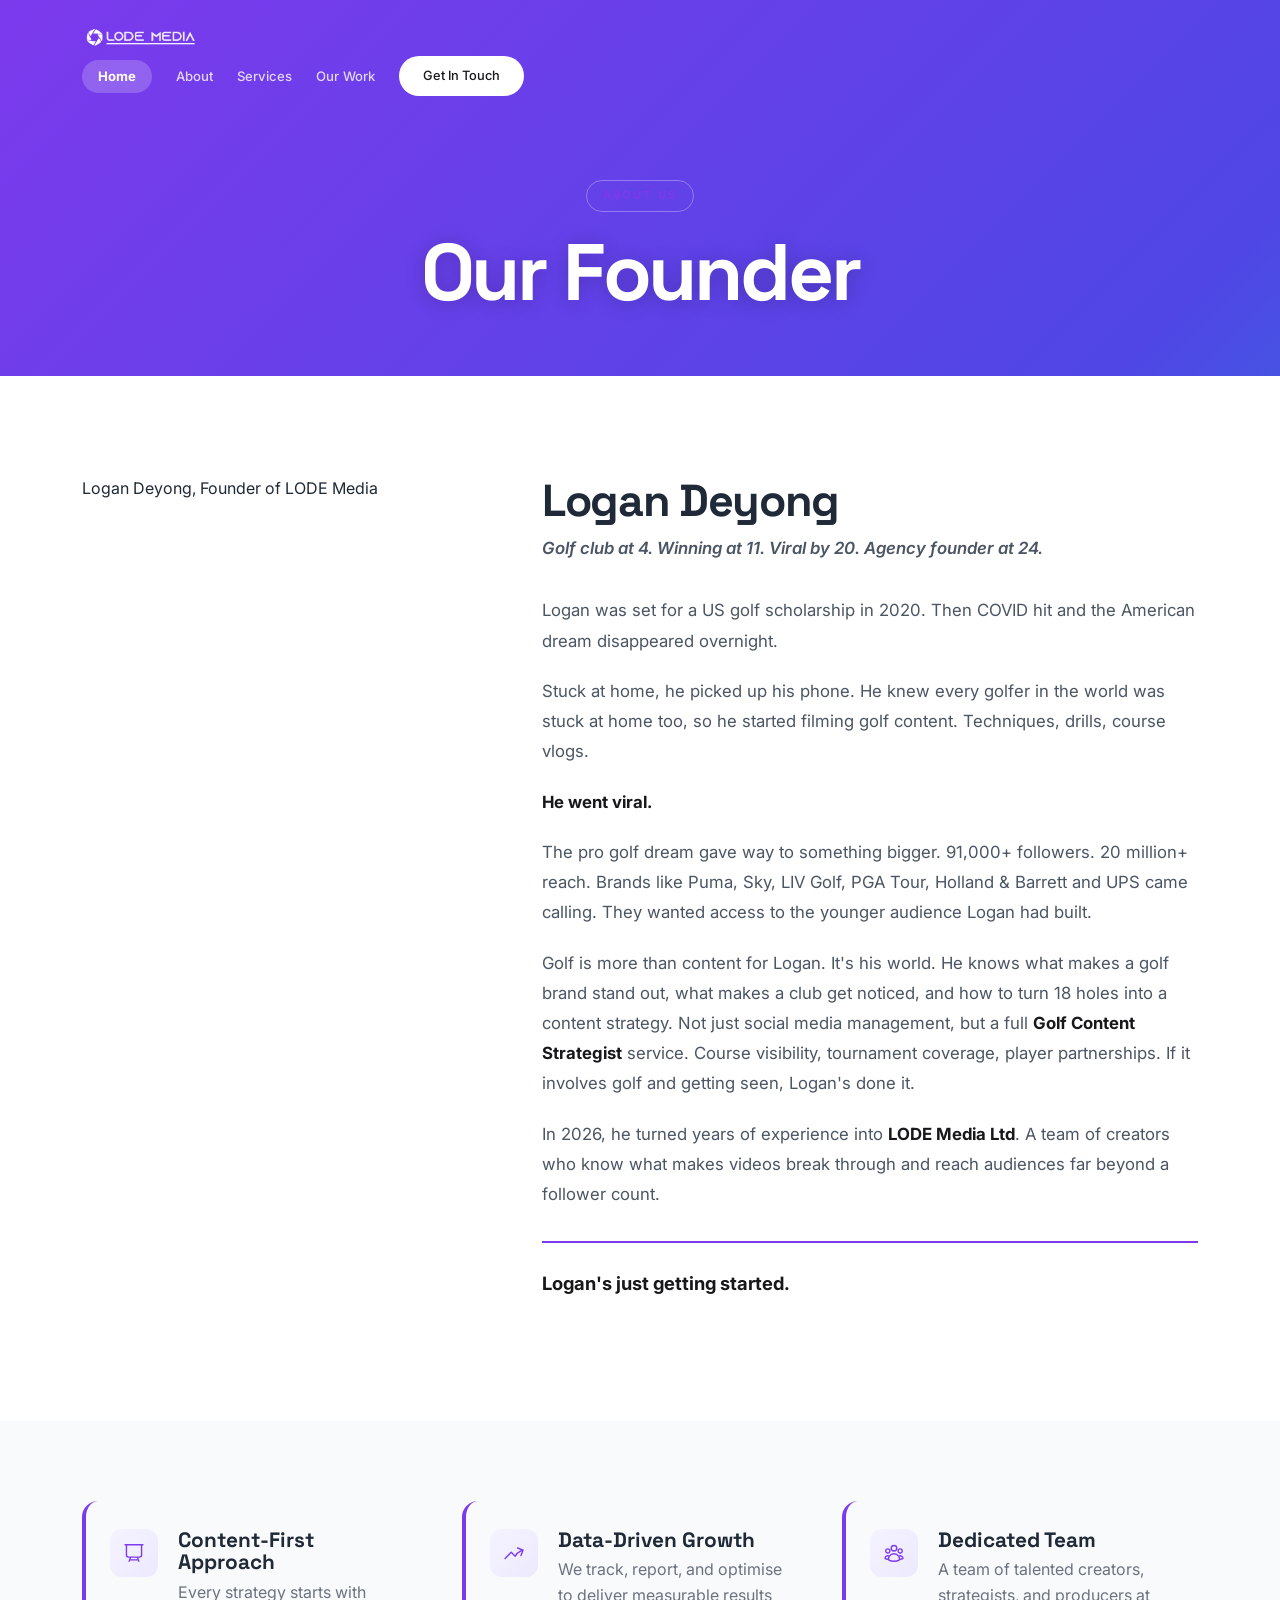
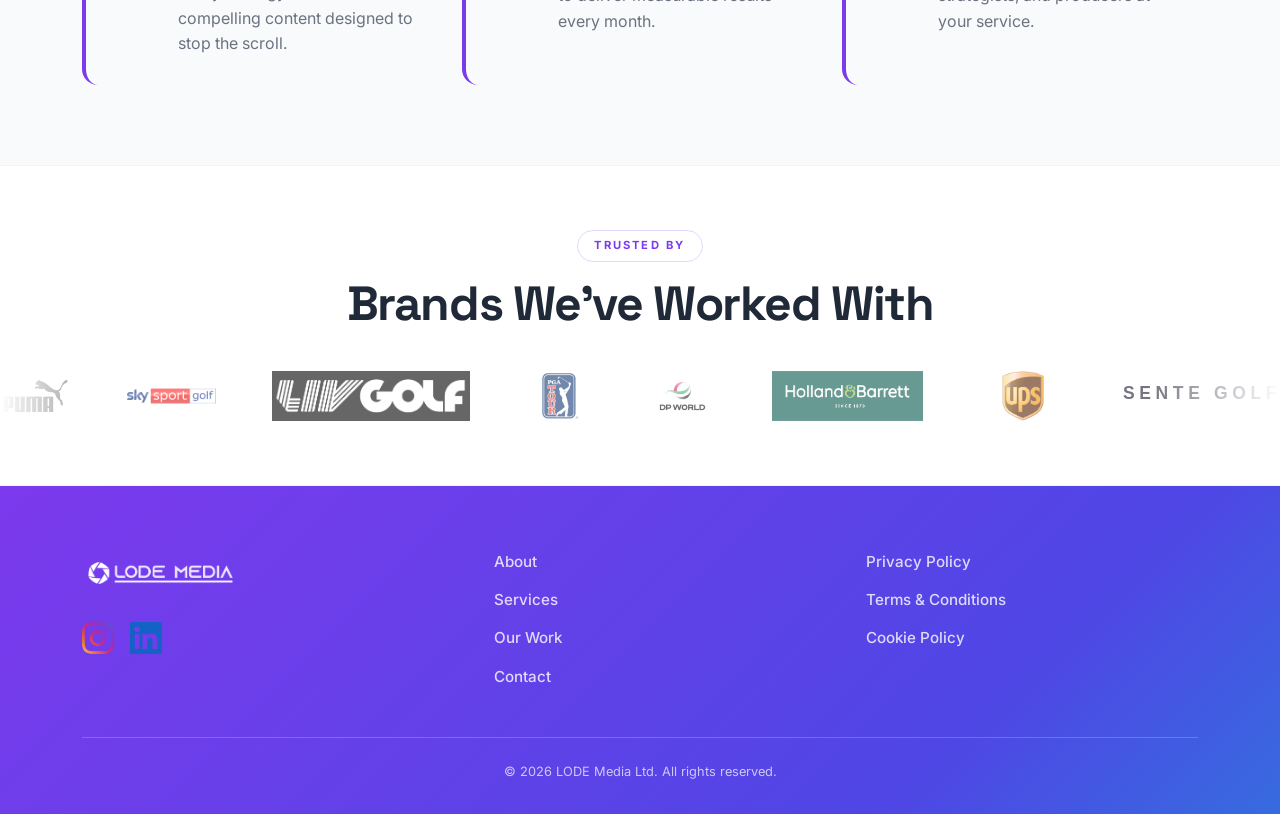
==== about.html @ 75032e82 "Remove sub-page video heroes + add falling Instagram cards - Removed video backgrounds from about/se" ====
<!DOCTYPE html>
<html lang="en">
<head>
  <meta charset="UTF-8">
  <meta name="viewport" content="width=device-width, initial-scale=1.0">
  <title>About Us | LODE Media</title>
  <meta name="description" content="Learn about LODE Media, a social media content management agency founded by Logan Deyong with 20M+ combined reach across campaigns.">

  <!-- Fonts -->
  <link rel="preconnect" href="https://fonts.googleapis.com">
  <link rel="preconnect" href="https://fonts.gstatic.com" crossorigin>
  <link href="https://fonts.googleapis.com/css2?family=Inter:wght@400;500;600;700&family=Space+Grotesk:wght@500;600;700&display=swap" rel="stylesheet">

  <!-- Styles -->
  <link rel="stylesheet" href="css/style.css">

  <!-- Favicon -->
  <link rel="icon" type="image/png" href="assets/images/lode-media-logo-small.jpg">
</head>
<body>

  <!-- ========== HEADER ========== -->
  <header class="header" id="header">
    <div class="container">
      <a href="index.html" class="logo">
        <img src="assets/images/lode-media-logo.png" alt="LODE Media">
      </a>
      <nav class="nav-links" id="navLinks">
        <a href="index.html" class="nav-home">Home</a>
        <a href="about.html" class="active">About</a>
        <a href="services.html">Services</a>
        <a href="work.html">Our Work</a>
        <a href="contact.html" class="nav-cta">Get In Touch</a>
      </nav>
      <button class="mobile-toggle" id="mobileToggle" aria-label="Toggle menu">
        <span></span>
        <span></span>
        <span></span>
      </button>
    </div>
  </header>

  <!-- ========== PAGE HERO ========== -->
  <section class="page-hero">
    <div class="container">
      <span class="section-label">ABOUT US</span>
      <h1>Our Founder</h1>
    </div>
  </section>

  <!-- ========== FOUNDER STORY ========== -->
  <section class="founder" id="founder">
    <div class="container">
      <div class="founder-layout">
        <div class="founder-image">
          <blockquote class="instagram-media" data-instgrm-permalink="https://www.instagram.com/p/DGK1mIYtbQ4/" data-instgrm-version="14">
            <a href="https://www.instagram.com/p/DGK1mIYtbQ4/">Logan Deyong, Founder of LODE Media</a>
          </blockquote>
        </div>
        <div class="founder-story">
          <h2>Logan Deyong</h2>
          <p class="founder-tagline">Golf club at 4. Winning at 11. Viral by 20. Agency founder at 24.</p>

          <p>Logan was set for a US golf scholarship in 2020. Then COVID hit and the American dream disappeared overnight.</p>

          <p>Stuck at home, he picked up his phone. He knew every golfer in the world was stuck at home too, so he started filming golf content. Techniques, drills, course vlogs.</p>

          <p><strong>He went viral.</strong></p>

          <p>The pro golf dream gave way to something bigger. 91,000+ followers. 20 million+ reach. Brands like Puma, Sky, LIV Golf, PGA Tour, Holland &amp; Barrett and UPS came calling. They wanted access to the younger audience Logan had built.</p>

          <p>Golf is more than content for Logan. It's his world. He knows what makes a golf brand stand out, what makes a club get noticed, and how to turn 18 holes into a content strategy. Not just social media management, but a full <strong>Golf Content Strategist</strong> service. Course visibility, tournament coverage, player partnerships. If it involves golf and getting seen, Logan's done it.</p>

          <p>In 2026, he turned years of experience into <strong>LODE Media Ltd</strong>. A team of creators who know what makes videos break through and reach audiences far beyond a follower count.</p>

          <p class="founder-closing"><strong>Logan's just getting started.</strong></p>
        </div>
      </div>
    </div>
  </section>

  <!-- ========== WHAT WE DO ========== -->
  <section class="about-features-section">
    <div class="container">
      <div class="about-features-grid">
        <div class="about-feature">
          <div class="feature-icon">
            <svg fill="none" viewBox="0 0 24 24" stroke-width="1.5" stroke="currentColor"><path stroke-linecap="round" stroke-linejoin="round" d="M3.75 3v11.25A2.25 2.25 0 006 16.5h2.25M3.75 3h-1.5m1.5 0h16.5m0 0h1.5m-1.5 0v11.25A2.25 2.25 0 0118 16.5h-2.25m-7.5 0h7.5m-7.5 0l-1 3m8.5-3l1 3m0 0l.5 1.5m-.5-1.5h-9.5m0 0l-.5 1.5"/></svg>
          </div>
          <div>
            <h4>Content-First Approach</h4>
            <p>Every strategy starts with compelling content designed to stop the scroll.</p>
          </div>
        </div>
        <div class="about-feature">
          <div class="feature-icon">
            <svg fill="none" viewBox="0 0 24 24" stroke-width="1.5" stroke="currentColor"><path stroke-linecap="round" stroke-linejoin="round" d="M2.25 18L9 11.25l4.306 4.307a11.95 11.95 0 015.814-5.519l2.74-1.22m0 0l-5.94-2.28m5.94 2.28l-2.28 5.941"/></svg>
          </div>
          <div>
            <h4>Data-Driven Growth</h4>
            <p>We track, report, and optimise to deliver measurable results every month.</p>
          </div>
        </div>
        <div class="about-feature">
          <div class="feature-icon">
            <svg fill="none" viewBox="0 0 24 24" stroke-width="1.5" stroke="currentColor"><path stroke-linecap="round" stroke-linejoin="round" d="M18 18.72a9.094 9.094 0 003.741-.479 3 3 0 00-4.682-2.72m.94 3.198l.001.031c0 .225-.012.447-.037.666A11.944 11.944 0 0112 21c-2.17 0-4.207-.576-5.963-1.584A6.062 6.062 0 016 18.719m12 0a5.971 5.971 0 00-.941-3.197m0 0A5.995 5.995 0 0012 12.75a5.995 5.995 0 00-5.058 2.772m0 0a3 3 0 00-4.681 2.72 8.986 8.986 0 003.74.477m.94-3.197a5.971 5.971 0 00-.94 3.197M15 6.75a3 3 0 11-6 0 3 3 0 016 0zm6 3a2.25 2.25 0 11-4.5 0 2.25 2.25 0 014.5 0zm-13.5 0a2.25 2.25 0 11-4.5 0 2.25 2.25 0 014.5 0z"/></svg>
          </div>
          <div>
            <h4>Dedicated Team</h4>
            <p>A team of talented creators, strategists, and producers at your service.</p>
          </div>
        </div>
      </div>
    </div>
  </section>

  <!-- ========== CLIENTS ========== -->
  <section class="clients" id="clients">
    <div class="container">
      <div class="clients-header">
        <span class="section-label">Trusted By</span>
        <h2>Brands We've Worked With</h2>
      </div>
    </div>
    <div class="clients-scroll">
      <div class="clients-track">

        <a class="client-logo" href="https://uk.puma.com" target="_blank" rel="noopener">
          <img src="assets/images/brands/puma.png" alt="PUMA" height="45">
        </a>

        <a class="client-logo" href="https://www.sky.com" target="_blank" rel="noopener">
          <img src="assets/images/brands/sky-sport-golf.png" alt="Sky Sport Golf" height="50">
        </a>

        <a class="client-logo" href="https://www.livgolf.com" target="_blank" rel="noopener">
          <img src="assets/images/brands/liv-golf.jpg" alt="LIV Golf" height="32">
        </a>

        <a class="client-logo" href="https://www.pgatour.com" target="_blank" rel="noopener">
          <img src="assets/images/brands/pga-tour-logo.png" alt="PGA Tour" height="50">
        </a>

        <a class="client-logo" href="https://www.dpworldtour.com" target="_blank" rel="noopener">
          <img src="assets/images/brands/dp-world.jpeg" alt="DP World" height="45">
        </a>

        <a class="client-logo" href="https://www.hollandandbarrett.com" target="_blank" rel="noopener">
          <img src="assets/images/brands/holland-barrett-logo.png" alt="Holland & Barrett" height="36">
        </a>

        <a class="client-logo" href="https://www.ups.com" target="_blank" rel="noopener">
          <img src="assets/images/brands/ups.png" alt="UPS" height="45">
        </a>

        <a class="client-logo" href="https://www.sentegolf.com" target="_blank" rel="noopener">
          <svg viewBox="0 0 175 26" height="24"><text x="0" y="21" font-family="'Montserrat','Helvetica Neue',sans-serif" font-weight="600" font-size="19" fill="#1A1A2E" letter-spacing="5">SENTE GOLF</text></svg>
        </a>

        <!-- Duplicate for seamless loop -->
        <a class="client-logo" href="https://uk.puma.com" target="_blank" rel="noopener">
          <img src="assets/images/brands/puma.png" alt="PUMA" height="45">
        </a>

        <a class="client-logo" href="https://www.sky.com" target="_blank" rel="noopener">
          <img src="assets/images/brands/sky-sport-golf.png" alt="Sky Sport Golf" height="50">
        </a>

        <a class="client-logo" href="https://www.livgolf.com" target="_blank" rel="noopener">
          <img src="assets/images/brands/liv-golf.jpg" alt="LIV Golf" height="32">
        </a>

        <a class="client-logo" href="https://www.pgatour.com" target="_blank" rel="noopener">
          <img src="assets/images/brands/pga-tour-logo.png" alt="PGA Tour" height="50">
        </a>

        <a class="client-logo" href="https://www.dpworldtour.com" target="_blank" rel="noopener">
          <img src="assets/images/brands/dp-world.jpeg" alt="DP World" height="45">
        </a>

        <a class="client-logo" href="https://www.hollandandbarrett.com" target="_blank" rel="noopener">
          <img src="assets/images/brands/holland-barrett-logo.png" alt="Holland & Barrett" height="36">
        </a>

        <a class="client-logo" href="https://www.ups.com" target="_blank" rel="noopener">
          <img src="assets/images/brands/ups.png" alt="UPS" height="45">
        </a>

        <a class="client-logo" href="https://www.sentegolf.com" target="_blank" rel="noopener">
          <svg viewBox="0 0 175 26" height="24"><text x="0" y="21" font-family="'Montserrat','Helvetica Neue',sans-serif" font-weight="600" font-size="19" fill="#1A1A2E" letter-spacing="5">SENTE GOLF</text></svg>
        </a>

      </div>
    </div>
  </section>

  <!-- ========== FOOTER ========== -->
  <footer class="footer">
    <div class="container">
      <div class="footer-grid">
        <div class="footer-brand">
          <img src="assets/images/lode-media-logo.png" alt="LODE Media">
          <div class="footer-social-icons">
            <a href="https://www.instagram.com/logandeyonggolf/" target="_blank" rel="noopener" aria-label="Instagram">
              <svg viewBox="0 0 24 24" width="28" height="28"><defs><linearGradient id="ig-grad" x1="0%" y1="100%" x2="100%" y2="0%"><stop offset="0%" style="stop-color:#feda75"/><stop offset="20%" style="stop-color:#fa7e1e"/><stop offset="45%" style="stop-color:#d62976"/><stop offset="70%" style="stop-color:#962fbf"/><stop offset="100%" style="stop-color:#4f5bd5"/></linearGradient></defs><path fill="url(#ig-grad)" d="M12 2.163c3.204 0 3.584.012 4.85.07 3.252.148 4.771 1.691 4.919 4.919.058 1.265.069 1.645.069 4.849 0 3.205-.012 3.584-.069 4.849-.149 3.225-1.664 4.771-4.919 4.919-1.266.058-1.644.07-4.85.07-3.204 0-3.584-.012-4.849-.07-3.26-.149-4.771-1.699-4.919-4.92-.058-1.265-.07-1.644-.07-4.849 0-3.204.013-3.583.07-4.849.149-3.227 1.664-4.771 4.919-4.919 1.266-.057 1.645-.069 4.849-.069zM12 0C8.741 0 8.333.014 7.053.072 2.695.272.273 2.69.073 7.052.014 8.333 0 8.741 0 12c0 3.259.014 3.668.072 4.948.2 4.358 2.618 6.78 6.98 6.98C8.333 23.986 8.741 24 12 24c3.259 0 3.668-.014 4.948-.072 4.354-.2 6.782-2.618 6.979-6.98.059-1.28.073-1.689.073-4.948 0-3.259-.014-3.667-.072-4.947-.196-4.354-2.617-6.78-6.979-6.98C15.668.014 15.259 0 12 0zm0 5.838a6.162 6.162 0 100 12.324 6.162 6.162 0 000-12.324zM12 16a4 4 0 110-8 4 4 0 010 8zm6.406-11.845a1.44 1.44 0 100 2.881 1.44 1.44 0 000-2.881z"/></svg>
            </a>
            <a href="https://www.linkedin.com/in/logan-deyong-38a0991ba/" target="_blank" rel="noopener" aria-label="LinkedIn">
              <svg viewBox="0 0 24 24" width="28" height="28"><path fill="#0A66C2" d="M20.447 20.452h-3.554v-5.569c0-1.328-.027-3.037-1.852-3.037-1.853 0-2.136 1.445-2.136 2.939v5.667H9.351V9h3.414v1.561h.046c.477-.9 1.637-1.85 3.37-1.85 3.601 0 4.267 2.37 4.267 5.455v6.286zM5.337 7.433a2.062 2.062 0 01-2.063-2.065 2.064 2.064 0 112.063 2.065zm1.782 13.019H3.555V9h3.564v11.452zM22.225 0H1.771C.792 0 0 .774 0 1.729v20.542C0 23.227.792 24 1.771 24h20.451C23.2 24 24 23.227 24 22.271V1.729C24 .774 23.2 0 22.222 0h.003z"/></svg>
            </a>
          </div>
        </div>
        <div class="footer-nav">
          <div class="footer-nav-col">
            <a href="about.html">About</a>
            <a href="services.html">Services</a>
            <a href="work.html">Our Work</a>
            <a href="contact.html">Contact</a>
          </div>
          <div class="footer-nav-col">
            <a href="privacy.html">Privacy Policy</a>
            <a href="terms.html">Terms & Conditions</a>
            <a href="cookies.html">Cookie Policy</a>
          </div>
        </div>
      </div>
      <div class="footer-bottom">
        <p>&copy; 2026 LODE Media Ltd. All rights reserved.</p>
      </div>
    </div>
  </footer>

  <!-- Scripts -->
  <script src="js/main.js"></script>
  <script async src="//www.instagram.com/embed.js"></script>
</body>
</html>
---- css/style.css ----
/* ============================================
   LODE MEDIA - Website Styles v3
   Young, bold, creator energy
   ============================================ */

*, *::before, *::after { box-sizing: border-box; margin: 0; padding: 0; }

:root {
  --purple: #7C3AED;
  --purple-light: #A78BFA;
  --pink: #EC4899;
  --orange: #F97316;
  --yellow: #FBBF24;
  --cyan: #06B6D4;
  --green: #10B981;
  --dark: #18181B;
  --white: #FFFFFF;
  --off-white: #FAFAFA;
  --gray-50: #F9FAFB;
  --gray-100: #F3F4F6;
  --gray-200: #E5E7EB;
  --gray-300: #D1D5DB;
  --gray-400: #9CA3AF;
  --gray-500: #6B7280;
  --gray-600: #4B5563;
  --gray-700: #374151;
  --gray-800: #1F2937;
  --gradient-1: linear-gradient(135deg, #7C3AED, #EC4899, #F97316);
  --gradient-2: linear-gradient(135deg, #06B6D4, #7C3AED);
  --font-main: 'Inter', -apple-system, BlinkMacSystemFont, sans-serif;
  --font-display: 'Space Grotesk', var(--font-main);
  --max-width: 1180px;
  --section-pad: 100px;
  --radius: 16px;
  --radius-sm: 10px;
  --transition: 0.35s cubic-bezier(0.4, 0, 0.2, 1);
}

html { scroll-behavior: smooth; }

body {
  font-family: var(--font-main);
  color: var(--gray-800);
  background: var(--white);
  line-height: 1.6;
  overflow-x: hidden;
  -webkit-font-smoothing: antialiased;
}

a { text-decoration: none; color: inherit; }
img { max-width: 100%; display: block; }
ul { list-style: none; }

.container {
  max-width: var(--max-width);
  margin: 0 auto;
  padding: 0 32px;
}

/* --- Typography --- */
h1, h2, h3, h4 { font-family: var(--font-display); font-weight: 700; line-height: 1.1; }
h1 { font-size: clamp(3rem, 6.5vw, 5rem); letter-spacing: -0.04em; }
h2 { font-size: clamp(2rem, 4vw, 3rem); letter-spacing: -0.03em; }
h3 { font-size: clamp(1.1rem, 2vw, 1.3rem); letter-spacing: -0.01em; }

.gradient-text {
  background: var(--gradient-1);
  -webkit-background-clip: text;
  -webkit-text-fill-color: transparent;
  background-clip: text;
}

.section-label {
  display: inline-block;
  font-size: 0.7rem;
  font-weight: 700;
  letter-spacing: 0.2em;
  text-transform: uppercase;
  background: var(--gradient-1);
  -webkit-background-clip: text;
  -webkit-text-fill-color: transparent;
  background-clip: text;
  margin-bottom: 16px;
  padding: 6px 16px;
  border: 1px solid rgba(124, 58, 237, 0.2);
  border-radius: 50px;
  -webkit-text-fill-color: var(--purple);
  background: none;
  color: var(--purple);
}

.section-subtitle {
  font-size: 1.05rem;
  color: var(--gray-500);
  max-width: 520px;
  line-height: 1.7;
  font-weight: 400;
}

/* --- Buttons --- */
.btn {
  display: inline-flex;
  align-items: center;
  gap: 10px;
  padding: 16px 32px;
  font-family: var(--font-main);
  font-size: 0.9rem;
  font-weight: 600;
  border-radius: 50px;
  border: none;
  cursor: pointer;
  transition: var(--transition);
}

.btn-primary {
  background: var(--gradient-1);
  color: var(--white);
  box-shadow: 0 4px 20px rgba(124, 58, 237, 0.3);
}
.btn-primary:hover {
  transform: translateY(-2px);
  box-shadow: 0 8px 30px rgba(124, 58, 237, 0.4);
}

.btn-gradient {
  background: var(--gradient-1);
  color: var(--white);
  box-shadow: 0 4px 20px rgba(124, 58, 237, 0.3);
}
.btn-gradient:hover {
  transform: translateY(-2px);
  box-shadow: 0 8px 30px rgba(124, 58, 237, 0.5);
}

.btn-secondary {
  background: var(--white);
  color: var(--dark);
  border: 2px solid var(--gray-200);
}
.btn-secondary:hover {
  border-color: var(--purple);
  color: var(--purple);
}

.btn-outline {
  display: inline-block;
  padding: 14px 32px;
  border: 2px solid var(--purple);
  border-radius: 50px;
  color: var(--purple);
  font-size: 0.9rem;
  font-weight: 600;
  text-decoration: none;
  transition: var(--transition);
}
.btn-outline:hover {
  background: var(--purple);
  color: var(--white);
}

/* ============================================
   HEADER
   ============================================ */
.header {
  position: fixed;
  top: 0;
  left: 0;
  right: 0;
  z-index: 100;
  padding: 20px 0;
  transition: var(--transition);
}

.header.scrolled {
  background: rgba(255, 255, 255, 1);
  backdrop-filter: blur(20px);
  box-shadow: 0 2px 20px rgba(0, 0, 0, 0.08);
  padding: 14px 0;
}

.header-inner {
  display: flex;
  justify-content: space-between;
  align-items: center;
}

.logo img {
  height: 36px;
  width: auto;
  filter: brightness(0) invert(1);
  transition: var(--transition);
}

.header.scrolled .logo img {
  filter: none;
}

.nav-links {
  display: flex;
  gap: 24px;
  align-items: center;
  flex-wrap: nowrap;
}

.nav-links a {
  font-size: 0.82rem;
  white-space: nowrap;
  font-weight: 500;
  color: rgba(255, 255, 255, 0.8);
  transition: var(--transition);
}

.header.scrolled .nav-links a {
  color: var(--gray-600);
}

.nav-links a:hover {
  color: var(--white);
}

.header.scrolled .nav-links a:hover {
  color: var(--purple);
}

.nav-home {
  font-weight: 700 !important;
  color: var(--white) !important;
  -webkit-text-fill-color: var(--white) !important;
  background: rgba(255, 255, 255, 0.2) !important;
  padding: 6px 16px !important;
  border-radius: 50px !important;
}

.nav-home:hover {
  background: rgba(255, 255, 255, 0.3) !important;
}

.header.scrolled .nav-home {
  color: var(--purple) !important;
  -webkit-text-fill-color: var(--purple) !important;
  background: linear-gradient(135deg, #F5F3FF, #EDE9FE) !important;
}

.header.scrolled .nav-home:hover {
  background: var(--purple) !important;
  color: var(--white) !important;
  -webkit-text-fill-color: var(--white) !important;
}

.nav-cta {
  padding: 10px 24px !important;
  font-size: 0.8rem !important;
  background: var(--white) !important;
  color: var(--dark) !important;
  border-radius: 50px;
  font-weight: 600;
}

.header.scrolled .nav-cta {
  background: var(--gradient-1) !important;
  color: var(--white) !important;
}

.mobile-toggle {
  display: none;
  flex-direction: column;
  gap: 5px;
  background: none;
  border: none;
  cursor: pointer;
  padding: 4px;
}

.mobile-toggle span {
  display: block;
  width: 24px;
  height: 2px;
  background: var(--white);
  transition: var(--transition);
}

.header.scrolled .mobile-toggle span {
  background: var(--dark);
}

/* ============================================
   HERO — bright gradient background
   ============================================ */
.hero {
  min-height: 100vh;
  display: flex;
  align-items: center;
  justify-content: center;
  padding-top: 180px;
  padding-bottom: 60px;
  position: relative;
  overflow: hidden;
  background: linear-gradient(135deg, #7C3AED 0%, #4F46E5 25%, #06B6D4 50%, #10B981 75%, #FBBF24 100%);
  background-size: 300% 300%;
  animation: gradientShift 12s ease infinite;
}

@keyframes gradientShift {
  0% { background-position: 0% 50%; }
  50% { background-position: 100% 50%; }
  100% { background-position: 0% 50%; }
}

.hero::after {
  content: '';
  position: absolute;
  inset: 0;
  background: rgba(0, 0, 0, 0.15);
}

/* Video background hero */
.hero-video {
  background: var(--dark);
}

.hero-video-bg {
  position: absolute;
  inset: 0;
  width: 100%;
  height: 100%;
  object-fit: cover;
  z-index: 0;
  opacity: 0.4;
}

.hero-video::after {
  background: linear-gradient(135deg, rgba(124, 58, 237, 0.6) 0%, rgba(6, 182, 212, 0.4) 50%, rgba(16, 185, 129, 0.3) 100%);
  z-index: 1;
}

.hero-content {
  position: relative;
  z-index: 2;
  text-align: center;
  max-width: 800px;
  margin: 0 auto;
  padding: 0 32px;
}

.hero h1 {
  color: var(--white);
  margin-bottom: 24px;
  text-shadow: 0 2px 20px rgba(0, 0, 0, 0.4), 0 4px 60px rgba(0, 0, 0, 0.2);
  font-weight: 800;
}

.hero h1 .gradient-text {
  background: none;
  -webkit-text-fill-color: var(--white);
  text-decoration: underline;
  text-decoration-color: var(--yellow);
  text-underline-offset: 8px;
  text-decoration-thickness: 4px;
}

.hero-sub, .hero-content > p {
  font-size: 1.35rem;
  color: var(--white);
  max-width: 620px;
  margin: 0 auto 48px;
  line-height: 1.7;
  font-weight: 500;
  text-shadow: 0 2px 15px rgba(0, 0, 0, 0.5);
}

.hero-buttons {
  display: flex;
  gap: 20px;
  justify-content: center;
  flex-wrap: wrap;
  margin-bottom: 60px;
}

.hero-buttons .btn {
  padding: 20px 44px;
  font-size: 1.05rem;
  font-weight: 700;
  letter-spacing: 0.02em;
  text-shadow: none;
}

.hero-buttons .btn-outline {
  color: var(--white) !important;
  border-color: rgba(255, 255, 255, 0.5) !important;
  border-width: 2px;
  background: rgba(255, 255, 255, 0.1);
  backdrop-filter: blur(10px);
}

.hero-buttons .btn-outline:hover {
  background: var(--white) !important;
  color: var(--dark) !important;
  border-color: var(--white) !important;
}

.hero-stats {
  display: flex;
  justify-content: center;
  gap: 60px;
  padding-top: 40px;
  border-top: 1px solid rgba(255, 255, 255, 0.2);
}

.hero-stat h3, .stat-item h3 {
  font-size: 3rem;
  color: var(--white);
  font-weight: 900;
  text-shadow: 0 2px 15px rgba(0, 0, 0, 0.3);
}

.hero-stat p, .stat-item p {
  font-size: 0.7rem;
  text-transform: uppercase;
  letter-spacing: 0.15em;
  color: rgba(255, 255, 255, 0.7);
  font-weight: 600;
  margin-top: 4px;
}

/* ============================================
   ABOUT
   ============================================ */
.about {
  padding: var(--section-pad) 0;
  background: var(--white);
}

.about-content {
  display: grid;
  grid-template-columns: 1fr 1fr;
  gap: 80px;
  align-items: start;
}

.about-text h2 { margin-bottom: 24px; }
.about-text p { margin-bottom: 16px; color: var(--gray-600); font-size: 0.95rem; }

.about-features {
  display: grid;
  gap: 20px;
  margin-top: 32px;
}

.about-feature {
  display: flex;
  align-items: flex-start;
  gap: 20px;
  padding: 28px 24px;
  background: var(--gray-50);
  border-radius: var(--radius);
  border-left: 4px solid var(--purple);
  transition: var(--transition);
}

.about-feature:hover {
  background: #F5F3FF;
  transform: translateX(6px);
  box-shadow: 0 8px 30px rgba(124, 58, 237, 0.1);
}

.about-feature-icon {
  width: 52px;
  height: 52px;
  border-radius: 14px;
  background: var(--gradient-1);
  display: flex;
  align-items: center;
  justify-content: center;
  flex-shrink: 0;
}

.about-feature-icon svg {
  width: 26px;
  height: 26px;
  stroke: white;
  fill: none;
  stroke-width: 2;
}

.about-feature h3, .about-feature h4 { margin-bottom: 6px; font-size: 1.3rem; font-weight: 800; }
.about-feature p { font-size: 1rem; color: var(--gray-500); margin: 0; line-height: 1.6; }

.about-image-wrap {
  position: relative;
  border-radius: var(--radius);
  overflow: hidden;
}

.about-image-placeholder {
  aspect-ratio: 4/5;
  background: linear-gradient(135deg, #F5F3FF, #EDE9FE, #DDD6FE);
  display: flex;
  flex-direction: column;
  align-items: center;
  justify-content: center;
  gap: 8px;
  color: var(--purple-light);
  font-size: 0.85rem;
  border-radius: var(--radius);
}

/* ============================================
   FALLING CARDS
   ============================================ */
.falling-cards-section {
  position: relative;
  height: 600px;
  overflow: hidden;
  background: var(--dark);
}

.falling-cards-bg {
  position: absolute;
  inset: 0;
  pointer-events: none;
}

.falling-card {
  position: absolute;
  width: 220px;
  height: 280px;
  left: var(--x);
  top: -300px;
  transform: rotate(var(--rotate));
  animation: cardFall var(--duration) var(--delay) linear infinite;
  border-radius: 12px;
  overflow: hidden;
  box-shadow: 0 8px 30px rgba(0, 0, 0, 0.4);
  opacity: 0.6;
}

.falling-card iframe {
  width: 220px;
  height: 280px;
  border: none;
  pointer-events: none;
  transform: scale(0.55);
  transform-origin: top left;
  width: 400px;
  height: 510px;
}

@keyframes cardFall {
  0% {
    top: -320px;
    opacity: 0;
  }
  5% {
    opacity: 0.5;
  }
  90% {
    opacity: 0.5;
  }
  100% {
    top: 700px;
    opacity: 0;
  }
}

.falling-cards-overlay {
  position: absolute;
  inset: 0;
  display: flex;
  flex-direction: column;
  align-items: center;
  justify-content: center;
  z-index: 10;
  text-align: center;
  background: radial-gradient(ellipse at center, rgba(24, 24, 27, 0.85) 0%, rgba(24, 24, 27, 0.4) 100%);
}

.falling-cards-overlay h2 {
  color: var(--white);
  font-size: 3.5rem;
  font-weight: 900;
  text-shadow: 0 4px 20px rgba(0, 0, 0, 0.5);
  margin-bottom: 12px;
}

.falling-cards-overlay p {
  color: rgba(255, 255, 255, 0.7);
  font-size: 1.2rem;
}

@media (max-width: 768px) {
  .falling-card {
    width: 150px;
    height: 190px;
  }
  .falling-card iframe {
    width: 280px;
    height: 360px;
    transform: scale(0.54);
  }
  .falling-cards-overlay h2 {
    font-size: 2.2rem;
  }
}

/* --- Page Hero (sub-pages) --- */
.page-hero {
  padding: 180px 0 60px;
  background: linear-gradient(135deg, #7C3AED 0%, #4F46E5 30%, #06B6D4 60%, #10B981 100%);
  background-size: 300% 300%;
  animation: gradientShift 12s ease infinite;
  text-align: center;
}

.page-hero-video {
  position: relative;
  overflow: hidden;
}

.page-hero-video-bg {
  position: absolute;
  inset: 0;
  width: 100%;
  height: 100%;
  object-fit: cover;
  z-index: 0;
  opacity: 0.35;
}

.page-hero-video::after {
  content: '';
  position: absolute;
  inset: 0;
  background: linear-gradient(135deg, rgba(124, 58, 237, 0.7) 0%, rgba(6, 182, 212, 0.5) 50%, rgba(16, 185, 129, 0.4) 100%);
  z-index: 1;
}

.page-hero .section-label {
  color: rgba(255, 255, 255, 0.8);
  border-color: rgba(255, 255, 255, 0.3);
}

.page-hero h1 {
  color: var(--white);
  text-shadow: 0 2px 20px rgba(0, 0, 0, 0.2);
}

/* --- Founder Section --- */
.founder {
  padding: var(--section-pad) 0;
  background: var(--white);
}

.founder-layout {
  display: grid;
  grid-template-columns: 400px 1fr;
  gap: 60px;
  align-items: start;
}

.founder-image {
  position: sticky;
  top: 100px;
}

.founder-image .instagram-media {
  margin: 0 !important;
  max-width: 100% !important;
  border-radius: var(--radius) !important;
}

.founder-story h2 {
  font-size: 2.8rem;
  font-weight: 900;
  margin-bottom: 8px;
}

.founder-tagline {
  font-size: 1.3rem;
  font-weight: 600;
  color: var(--purple);
  margin-bottom: 32px !important;
  font-style: italic;
}

.founder-story p {
  font-size: 1.05rem;
  line-height: 1.8;
  color: var(--gray-600);
  margin-bottom: 20px;
}

.founder-story p strong {
  color: var(--dark);
}

.founder-closing {
  font-size: 1.15rem !important;
  color: var(--dark) !important;
  margin-top: 32px !important;
  padding-top: 24px;
  border-top: 2px solid var(--purple);
}

.about-features-section {
  padding: 80px 0;
  background: var(--gray-50);
}

.about-features-grid {
  display: grid;
  grid-template-columns: repeat(3, 1fr);
  gap: 24px;
}

@media (max-width: 1024px) {
  .founder-layout {
    grid-template-columns: 1fr;
  }
  .founder-image {
    position: static;
    max-width: 400px;
    margin: 0 auto;
  }
  .about-features-grid {
    grid-template-columns: 1fr;
  }
}

.about-image-placeholder svg {
  width: 40px;
  height: 40px;
  stroke: var(--purple-light);
  fill: none;
  stroke-width: 1.5;
}

/* ============================================
   SERVICES — bright cards
   ============================================ */
.services {
  padding: var(--section-pad) 0;
  background: var(--gray-50);
}

.services-header {
  text-align: center;
  margin-bottom: 56px;
}
.services-header .section-subtitle { margin: 12px auto 0; }

.services-grid {
  display: grid;
  grid-template-columns: repeat(3, 1fr);
  gap: 20px;
}

.service-card {
  padding: 32px 28px;
  background: var(--white);
  border-radius: var(--radius);
  border: 1px solid var(--gray-100);
  transition: var(--transition);
}

.service-card:hover {
  border-color: var(--purple);
  transform: translateY(-4px);
  box-shadow: 0 12px 40px rgba(124, 58, 237, 0.1);
}

.service-card-icon, .service-icon {
  width: 48px;
  height: 48px;
  border-radius: 12px;
  background: linear-gradient(135deg, #F5F3FF, #EDE9FE);
  display: flex;
  align-items: center;
  justify-content: center;
  margin-bottom: 20px;
  flex-shrink: 0;
}

.service-card-icon svg, .service-icon svg {
  width: 24px;
  height: 24px;
  stroke: var(--purple);
  fill: none;
  stroke-width: 2;
}

.service-card h3 { margin-bottom: 10px; }
.service-card p { font-size: 0.88rem; color: var(--gray-500); line-height: 1.6; }

/* ============================================
   WORK — Instagram embeds
   ============================================ */
.work {
  padding: var(--section-pad) 0;
  background: var(--dark);
  color: var(--white);
}

.work-header {
  text-align: center;
  margin-bottom: 48px;
}

.work-header .section-label {
  border-color: rgba(124, 58, 237, 0.4);
  color: var(--purple-light);
}

.work-header h2 { color: var(--white); }
.work-header .section-subtitle { color: rgba(255, 255, 255, 0.6); margin: 12px auto 0; }

.work-embeds {
  display: grid;
  grid-template-columns: repeat(3, 1fr);
  gap: 24px;
  max-width: 1100px;
  margin: 0 auto;
}

.work-embed { min-width: 0; }

.work-embed .instagram-media {
  margin: 0 !important;
  max-width: 100% !important;
  min-width: 0 !important;
  border-radius: var(--radius) !important;
}

.work-cta {
  text-align: center;
  margin-top: 40px;
}

.work-cta .btn-outline {
  border-color: rgba(255, 255, 255, 0.3);
  color: var(--white);
}
.work-cta .btn-outline:hover {
  background: var(--white);
  color: var(--dark);
  border-color: var(--white);
}

/* ============================================
   CLIENTS — scrolling logos
   ============================================ */
.clients {
  padding: 64px 0;
  background: var(--white);
  overflow: hidden;
  border-top: 1px solid var(--gray-100);
  border-bottom: 1px solid var(--gray-100);
}

.clients-header {
  text-align: center;
  margin-bottom: 40px;
}

.clients-scroll {
  overflow: hidden;
  mask-image: linear-gradient(to right, transparent, black 10%, black 90%, transparent);
  -webkit-mask-image: linear-gradient(to right, transparent, black 10%, black 90%, transparent);
}

.clients-track {
  display: flex;
  gap: 56px;
  align-items: center;
  animation: scroll 30s linear infinite;
  width: max-content;
}

@keyframes scroll {
  0% { transform: translateX(0); }
  100% { transform: translateX(-50%); }
}

.client-logo {
  flex-shrink: 0;
  opacity: 0.6;
  transition: var(--transition);
}

.client-logo:hover {
  opacity: 1;
  transform: scale(1.05);
}

.client-logo img {
  height: auto;
  max-height: 50px;
  object-fit: contain;
}

.client-logo svg {
  height: auto;
}

/* ============================================
   PACKAGES — with featured gradient card
   ============================================ */
.packages {
  padding: var(--section-pad) 0;
  background: var(--gray-50);
}

.packages-header {
  text-align: center;
  margin-bottom: 56px;
}
.packages-header .section-subtitle { margin: 12px auto 0; }

.packages-grid {
  display: grid;
  grid-template-columns: repeat(3, 1fr);
  gap: 24px;
}

.package-card {
  padding: 40px 32px;
  background: var(--white);
  border-radius: var(--radius);
  border: 2px solid var(--gray-100);
  transition: var(--transition);
}

.package-card:hover {
  transform: translateY(-4px);
  box-shadow: 0 12px 40px rgba(0, 0, 0, 0.08);
}

.package-card.featured {
  background: var(--gradient-1);
  border: none;
  color: var(--white);
  position: relative;
  transform: scale(1.04);
}

.package-card.featured:hover {
  transform: scale(1.06);
}

.package-badge {
  display: inline-block;
  font-size: 0.65rem;
  font-weight: 700;
  text-transform: uppercase;
  letter-spacing: 0.15em;
  padding: 6px 14px;
  border-radius: 50px;
  background: rgba(255, 255, 255, 0.2);
  color: var(--white);
  margin-bottom: 16px;
}

.package-name {
  font-size: 1.3rem;
  font-weight: 700;
  margin-bottom: 8px;
}

.package-desc {
  font-size: 0.88rem;
  opacity: 0.7;
  margin-bottom: 24px;
}

.package-price {
  font-size: 2.8rem;
  font-weight: 800;
  margin-bottom: 4px;
}

.package-price span {
  font-size: 0.85rem;
  font-weight: 400;
  opacity: 0.6;
}

.package-divider {
  height: 1px;
  background: var(--gray-200);
  margin: 24px 0;
}

.featured .package-divider {
  background: rgba(255, 255, 255, 0.2);
}

.package-features {
  display: flex;
  flex-direction: column;
  gap: 12px;
  margin-bottom: 32px;
}

.package-features li {
  display: flex;
  align-items: center;
  gap: 10px;
  font-size: 0.88rem;
}

.package-features li svg {
  width: 18px;
  height: 18px;
  stroke: var(--green);
  fill: none;
  stroke-width: 2.5;
  flex-shrink: 0;
}

.featured .package-features li svg {
  stroke: var(--white);
}

.package-card .btn {
  width: 100%;
  justify-content: center;
}

.featured .btn-primary {
  background: var(--white);
  color: var(--purple);
  box-shadow: none;
}

/* ============================================
   CONTACT
   ============================================ */
.contact {
  padding: var(--section-pad) 0;
  background: var(--white);
}

.contact-layout {
  display: grid;
  grid-template-columns: 1fr 1fr;
  gap: 80px;
  align-items: start;
}

.contact-info h2 { margin-bottom: 16px; }
.contact-info > p { color: var(--gray-500); font-size: 0.95rem; margin-bottom: 40px; }

.contact-details { display: flex; flex-direction: column; gap: 24px; }

.contact-detail {
  display: flex;
  align-items: center;
  gap: 16px;
}

.contact-detail-icon {
  width: 44px;
  height: 44px;
  border-radius: 12px;
  background: linear-gradient(135deg, #F5F3FF, #EDE9FE);
  display: flex;
  align-items: center;
  justify-content: center;
  flex-shrink: 0;
}

.contact-detail-icon svg {
  width: 20px;
  height: 20px;
  stroke: var(--purple);
  fill: none;
  stroke-width: 2;
}

.contact-detail p { font-size: 0.9rem; color: var(--gray-600); }
.contact-detail a { color: var(--purple); font-weight: 500; }

.contact-form {
  background: var(--gray-50);
  padding: 40px;
  border-radius: var(--radius);
}

.form-group { margin-bottom: 20px; }
.form-group label {
  display: block;
  font-size: 0.85rem;
  font-weight: 600;
  margin-bottom: 6px;
  color: var(--gray-700);
}

.form-group input,
.form-group select,
.form-group textarea {
  width: 100%;
  padding: 14px 16px;
  border: 1px solid var(--gray-200);
  border-radius: var(--radius-sm);
  font-family: var(--font-main);
  font-size: 0.9rem;
  background: var(--white);
  color: var(--dark);
  transition: var(--transition);
}

.form-group input:focus,
.form-group select:focus,
.form-group textarea:focus {
  outline: none;
  border-color: var(--purple);
  box-shadow: 0 0 0 3px rgba(124, 58, 237, 0.1);
}

.form-group textarea { resize: vertical; min-height: 120px; }

.form-status { margin-top: 12px; font-size: 0.85rem; }

/* --- Contact method icons --- */
.contact-method-icon {
  width: 48px;
  height: 48px;
  border-radius: 12px;
  background: linear-gradient(135deg, #F5F3FF, #EDE9FE);
  display: flex;
  align-items: center;
  justify-content: center;
  flex-shrink: 0;
}

.contact-method-icon svg {
  width: 22px;
  height: 22px;
  stroke: var(--purple);
}

.contact-method {
  display: flex;
  align-items: center;
  gap: 16px;
}

.contact-methods {
  display: flex;
  flex-direction: column;
  gap: 24px;
}

/* --- Feature icons (about page) --- */
.feature-icon {
  width: 48px;
  height: 48px;
  border-radius: 12px;
  background: linear-gradient(135deg, #F5F3FF, #EDE9FE);
  display: flex;
  align-items: center;
  justify-content: center;
  flex-shrink: 0;
}

.feature-icon svg {
  width: 22px;
  height: 22px;
  stroke: var(--purple);
  fill: none;
}

/* ============================================
   HOMEPAGE TEASERS
   ============================================ */
.section-teaser {
  padding: 72px 0;
  text-align: center;
}

.section-teaser .container {
  max-width: 680px;
}

.section-teaser h2 {
  margin-bottom: 12px;
}

.section-teaser p {
  color: var(--gray-500);
  font-size: 0.95rem;
  margin-bottom: 24px;
  line-height: 1.7;
}

.section-teaser .btn-outline {
  margin-top: 8px;
}

.section-teaser.alt-bg {
  background: var(--gray-50);
}

.section-teaser.dark-bg {
  background: var(--dark);
  color: var(--white);
}

.section-teaser.dark-bg h2 { color: var(--white); }
.section-teaser.dark-bg p { color: rgba(255, 255, 255, 0.6); }

.section-teaser.dark-bg .section-label {
  border-color: rgba(124, 58, 237, 0.4);
  color: var(--purple-light);
}

.section-teaser.dark-bg .btn-outline {
  border-color: rgba(255, 255, 255, 0.3);
  color: var(--white);
}
.section-teaser.dark-bg .btn-outline:hover {
  background: var(--white);
  color: var(--dark);
  border-color: var(--white);
}

.home-work-preview {
  max-width: 500px;
  margin: 0 auto;
  padding: 0 32px 48px;
}

.home-work-preview .instagram-media {
  margin: 0 auto !important;
  max-width: 100% !important;
  border-radius: var(--radius) !important;
}

/* ============================================
   FOOTER
   ============================================ */
footer {
  background: linear-gradient(135deg, #7C3AED 0%, #4F46E5 25%, #06B6D4 50%, #10B981 75%, #FBBF24 100%);
  background-size: 300% 300%;
  animation: gradientShift 12s ease infinite;
  color: rgba(255, 255, 255, 0.9);
  padding: 64px 0 32px;
}

.footer-grid {
  display: grid;
  grid-template-columns: 1fr 2fr;
  gap: 60px;
  align-items: start;
  margin-bottom: 48px;
}

.footer-brand img {
  height: 48px;
  margin-bottom: 24px;
  filter: brightness(0) invert(1);
}

.footer-social-icons {
  display: flex;
  gap: 16px;
  align-items: center;
}

.footer-social-icons a {
  display: flex;
  align-items: center;
  justify-content: center;
  transition: var(--transition);
  opacity: 0.9;
}

.footer-social-icons a:hover {
  transform: scale(1.15);
  opacity: 1;
}

.footer-social-icons svg {
  width: 32px;
  height: 32px;
}

.footer-nav {
  display: grid;
  grid-template-columns: 1fr 1fr;
  gap: 40px;
}

.footer-nav-col {
  display: flex;
  flex-direction: column;
  gap: 14px;
}

.footer-nav-col a {
  font-size: 0.95rem;
  color: rgba(255, 255, 255, 0.8);
  transition: var(--transition);
  font-weight: 500;
}

.footer-nav-col a:hover {
  color: var(--white);
  text-decoration: underline;
  text-underline-offset: 4px;
}

.footer-bottom {
  border-top: 1px solid rgba(255, 255, 255, 0.2);
  padding-top: 24px;
  text-align: center;
  font-size: 0.8rem;
  color: rgba(255, 255, 255, 0.7);
}

/* ============================================
   RESPONSIVE
   ============================================ */
@media (max-width: 1024px) {
  .nav-links { display: none; }
  .mobile-toggle { display: flex; }

  .nav-links.active {
    display: flex;
    flex-direction: column;
    position: absolute;
    top: 100%;
    left: 0;
    right: 0;
    background: var(--white);
    padding: 24px 32px;
    box-shadow: 0 10px 40px rgba(0, 0, 0, 0.1);
    border-radius: 0 0 var(--radius) var(--radius);
  }

  .nav-links.active a { color: var(--gray-700); }

  .about-content,
  .contact-layout { grid-template-columns: 1fr; gap: 40px; }

  .services-grid,
  .packages-grid { grid-template-columns: repeat(2, 1fr); }

  .work-embeds { grid-template-columns: repeat(2, 1fr); }

  .footer-grid { grid-template-columns: repeat(2, 1fr); }

  .hero-stats { gap: 40px; }

  .package-card.featured { transform: scale(1); }
}

@media (max-width: 768px) {
  .services-grid,
  .packages-grid { grid-template-columns: 1fr; }

  .hero-stats { flex-direction: column; gap: 24px; }

  .hero h1 { font-size: 2.5rem; }

  .footer-grid { grid-template-columns: 1fr; }

  .footer-bottom { flex-direction: column; gap: 8px; }
}

@media (max-width: 640px) {
  .work-embeds {
    grid-template-columns: 1fr;
    max-width: 400px;
  }

  .hero-buttons { flex-direction: column; align-items: center; }
  .hero-buttons .btn { width: 100%; max-width: 280px; justify-content: center; }
}

/* ========== POLICY PAGES ========== */
.policy-content {
  padding: 4rem 0 6rem;
}

.policy-content .container {
  max-width: 800px;
}

.policy-updated {
  color: var(--gray-400);
  font-size: 0.875rem;
  margin-bottom: 2rem;
}

.policy-content h2 {
  font-family: 'Space Grotesk', sans-serif;
  font-size: 2rem;
  margin-bottom: 1.5rem;
  color: var(--dark);
}

.policy-content h3 {
  font-family: 'Space Grotesk', sans-serif;
  font-size: 1.25rem;
  margin-top: 2.5rem;
  margin-bottom: 1rem;
  color: var(--dark);
}

.policy-content h4 {
  font-family: 'Space Grotesk', sans-serif;
  font-size: 1.1rem;
  margin-top: 1.5rem;
  margin-bottom: 0.75rem;
  color: var(--dark);
}

.policy-content p {
  color: var(--gray-600);
  line-height: 1.8;
  margin-bottom: 1rem;
}

.policy-content ul {
  color: var(--gray-600);
  line-height: 1.8;
  margin-bottom: 1rem;
  padding-left: 1.5rem;
  list-style: disc;
}

.policy-content li {
  margin-bottom: 0.5rem;
}

.policy-content a {
  color: var(--purple);
  text-decoration: underline;
  text-underline-offset: 2px;
}

.policy-content a:hover {
  color: var(--pink);
}

.cookie-table {
  width: 100%;
  border-collapse: collapse;
  margin: 1.5rem 0;
}

.cookie-table th,
.cookie-table td {
  padding: 0.75rem 1rem;
  text-align: left;
  border: 1px solid var(--gray-200);
  color: var(--gray-600);
  font-size: 0.9rem;
}

.cookie-table th {
  background: var(--gray-50);
  color: var(--dark);
  font-weight: 600;
  font-family: 'Space Grotesk', sans-serif;
}
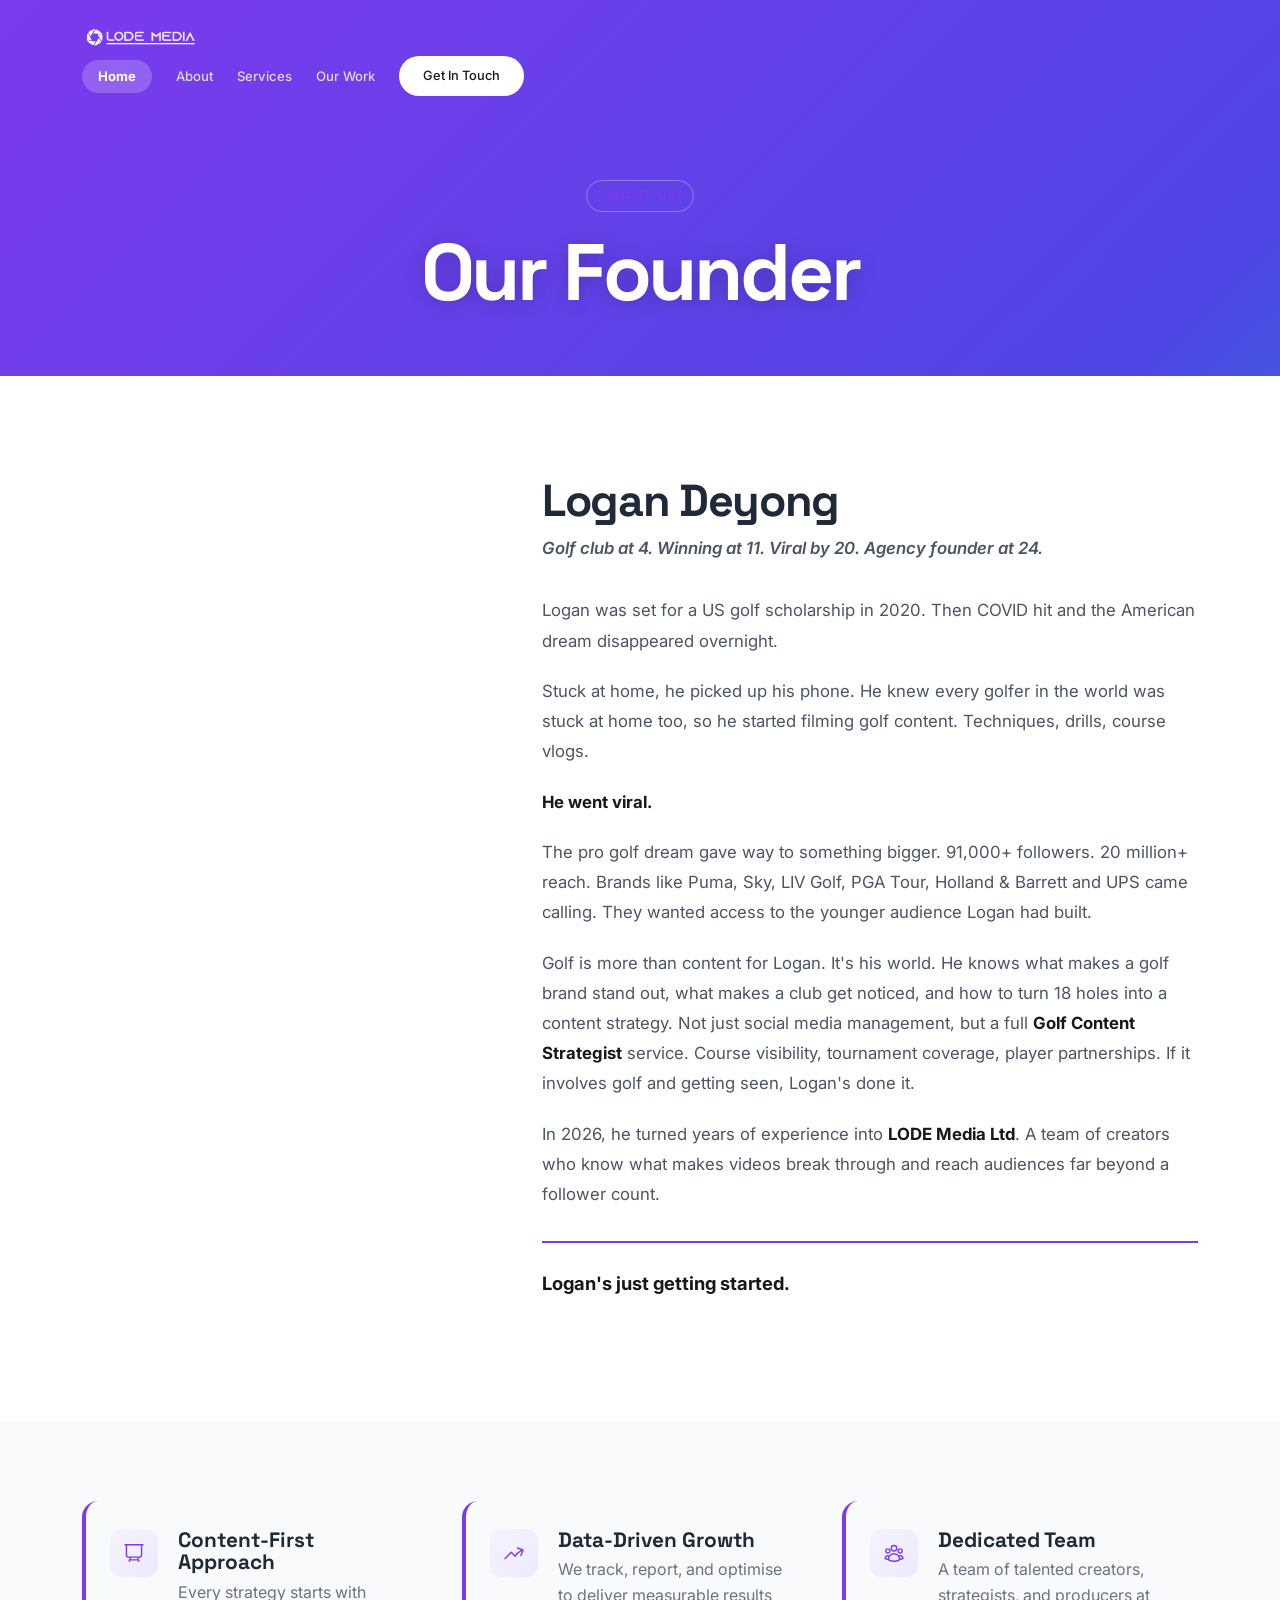
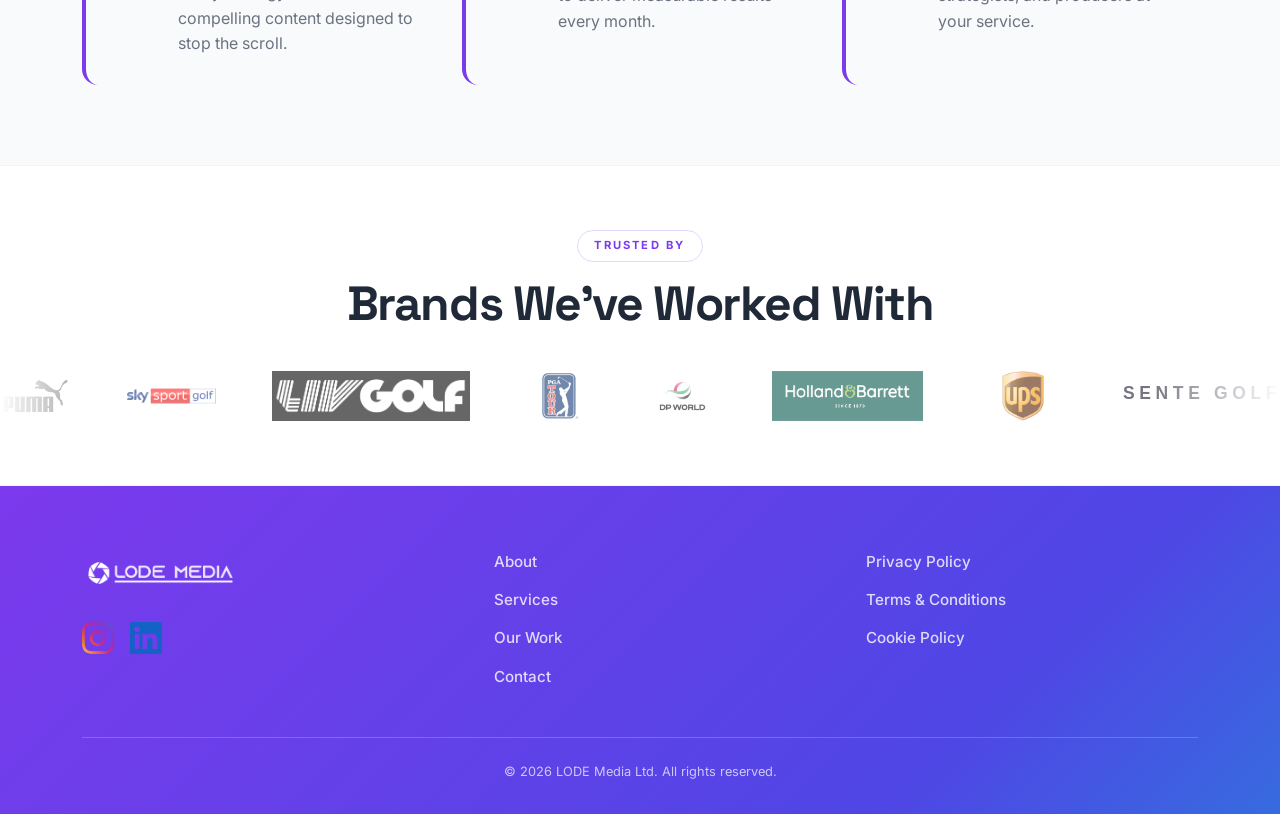
==== commit 756ca6a3: "Replace broken Instagram embed with founder video on about page - Removed broken Instagram embed for" ====
--- a/about.html
+++ b/about.html
@@ -53,9 +53,9 @@
     <div class="container">
       <div class="founder-layout">
         <div class="founder-image">
-          <blockquote class="instagram-media" data-instgrm-permalink="https://www.instagram.com/p/DGK1mIYtbQ4/" data-instgrm-version="14">
-            <a href="https://www.instagram.com/p/DGK1mIYtbQ4/">Logan Deyong, Founder of LODE Media</a>
-          </blockquote>
+          <video autoplay muted loop playsinline class="founder-video">
+            <source src="assets/video/logan-founder.mp4" type="video/mp4">
+          </video>
         </div>
         <div class="founder-story">
           <h2>Logan Deyong</h2>
@@ -231,6 +231,5 @@
 
   <!-- Scripts -->
   <script src="js/main.js"></script>
-  <script async src="//www.instagram.com/embed.js"></script>
 </body>
 </html>
--- a/css/style.css
+++ b/css/style.css
@@ -668,6 +668,14 @@
   border-radius: var(--radius) !important;
 }
 
+.founder-video {
+  width: 100%;
+  border-radius: var(--radius);
+  object-fit: cover;
+  aspect-ratio: 9 / 16;
+  max-height: 600px;
+}
+
 .founder-story h2 {
   font-size: 2.8rem;
   font-weight: 900;
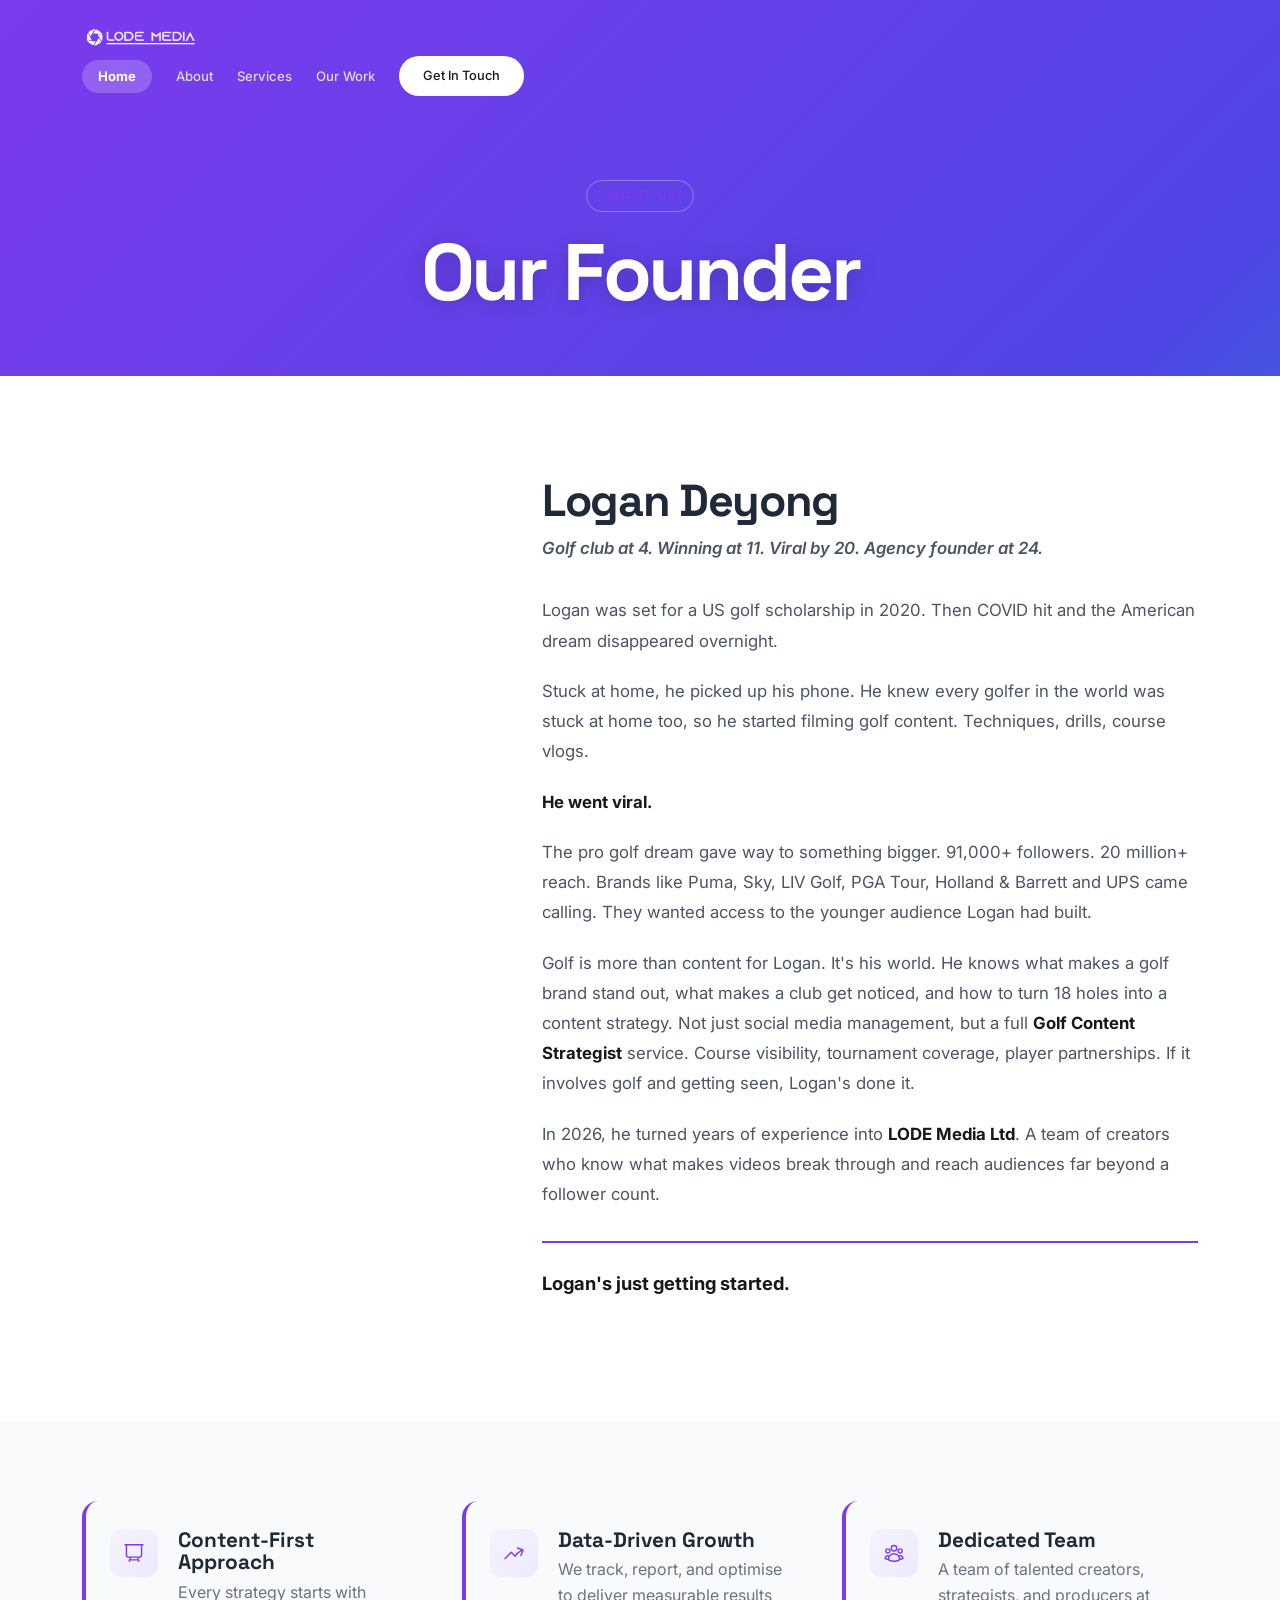
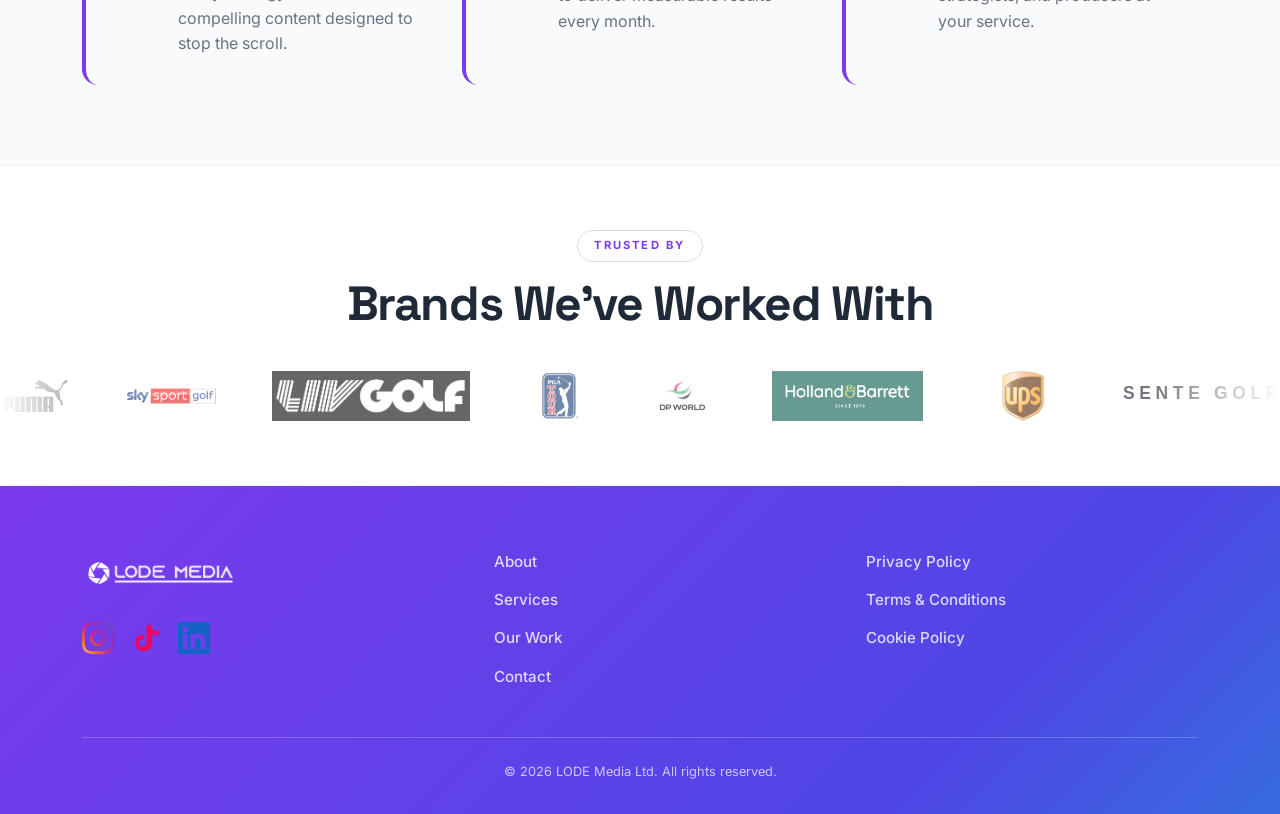
==== commit 6d36bf27: "Add TikTok footer link, set www. as canonical, document IONOS DNS - Add @logandeyonggolf TikTok icon" ====
--- a/about.html
+++ b/about.html
@@ -204,6 +204,9 @@
             <a href="https://www.instagram.com/logandeyonggolf/" target="_blank" rel="noopener" aria-label="Instagram">
               <svg viewBox="0 0 24 24" width="28" height="28"><defs><linearGradient id="ig-grad" x1="0%" y1="100%" x2="100%" y2="0%"><stop offset="0%" style="stop-color:#feda75"/><stop offset="20%" style="stop-color:#fa7e1e"/><stop offset="45%" style="stop-color:#d62976"/><stop offset="70%" style="stop-color:#962fbf"/><stop offset="100%" style="stop-color:#4f5bd5"/></linearGradient></defs><path fill="url(#ig-grad)" d="M12 2.163c3.204 0 3.584.012 4.85.07 3.252.148 4.771 1.691 4.919 4.919.058 1.265.069 1.645.069 4.849 0 3.205-.012 3.584-.069 4.849-.149 3.225-1.664 4.771-4.919 4.919-1.266.058-1.644.07-4.85.07-3.204 0-3.584-.012-4.849-.07-3.26-.149-4.771-1.699-4.919-4.92-.058-1.265-.07-1.644-.07-4.849 0-3.204.013-3.583.07-4.849.149-3.227 1.664-4.771 4.919-4.919 1.266-.057 1.645-.069 4.849-.069zM12 0C8.741 0 8.333.014 7.053.072 2.695.272.273 2.69.073 7.052.014 8.333 0 8.741 0 12c0 3.259.014 3.668.072 4.948.2 4.358 2.618 6.78 6.98 6.98C8.333 23.986 8.741 24 12 24c3.259 0 3.668-.014 4.948-.072 4.354-.2 6.782-2.618 6.979-6.98.059-1.28.073-1.689.073-4.948 0-3.259-.014-3.667-.072-4.947-.196-4.354-2.617-6.78-6.979-6.98C15.668.014 15.259 0 12 0zm0 5.838a6.162 6.162 0 100 12.324 6.162 6.162 0 000-12.324zM12 16a4 4 0 110-8 4 4 0 010 8zm6.406-11.845a1.44 1.44 0 100 2.881 1.44 1.44 0 000-2.881z"/></svg>
             </a>
+            <a href="https://www.tiktok.com/@logandeyonggolf" target="_blank" rel="noopener" aria-label="TikTok">
+              <svg viewBox="0 0 24 24" width="28" height="28"><path fill="#FF004F" d="M19.59 6.69a4.83 4.83 0 0 1-3.77-4.25V2h-3.45v13.67a2.89 2.89 0 0 1-5.2 1.74 2.89 2.89 0 0 1 2.31-4.64 2.93 2.93 0 0 1 .88.13V9.4a6.84 6.84 0 0 0-1-.05A6.33 6.33 0 0 0 5.8 20.1a6.34 6.34 0 0 0 10.86-4.43v-7a8.16 8.16 0 0 0 4.77 1.52v-3.4a4.85 4.85 0 0 1-1.84-.1z"/></svg>
+            </a>
             <a href="https://www.linkedin.com/in/logan-deyong-38a0991ba/" target="_blank" rel="noopener" aria-label="LinkedIn">
               <svg viewBox="0 0 24 24" width="28" height="28"><path fill="#0A66C2" d="M20.447 20.452h-3.554v-5.569c0-1.328-.027-3.037-1.852-3.037-1.853 0-2.136 1.445-2.136 2.939v5.667H9.351V9h3.414v1.561h.046c.477-.9 1.637-1.85 3.37-1.85 3.601 0 4.267 2.37 4.267 5.455v6.286zM5.337 7.433a2.062 2.062 0 01-2.063-2.065 2.064 2.064 0 112.063 2.065zm1.782 13.019H3.555V9h3.564v11.452zM22.225 0H1.771C.792 0 0 .774 0 1.729v20.542C0 23.227.792 24 1.771 24h20.451C23.2 24 24 23.227 24 22.271V1.729C24 .774 23.2 0 22.222 0h.003z"/></svg>
             </a>
--- a/css/style.css
+++ b/css/style.css
@@ -504,104 +504,6 @@
   border-radius: var(--radius);
 }
 
-/* ============================================
-   FALLING CARDS
-   ============================================ */
-.falling-cards-section {
-  position: relative;
-  height: 600px;
-  overflow: hidden;
-  background: var(--dark);
-}
-
-.falling-cards-bg {
-  position: absolute;
-  inset: 0;
-  pointer-events: none;
-}
-
-.falling-card {
-  position: absolute;
-  width: 220px;
-  height: 280px;
-  left: var(--x);
-  top: -300px;
-  transform: rotate(var(--rotate));
-  animation: cardFall var(--duration) var(--delay) linear infinite;
-  border-radius: 12px;
-  overflow: hidden;
-  box-shadow: 0 8px 30px rgba(0, 0, 0, 0.4);
-  opacity: 0.6;
-}
-
-.falling-card iframe {
-  width: 220px;
-  height: 280px;
-  border: none;
-  pointer-events: none;
-  transform: scale(0.55);
-  transform-origin: top left;
-  width: 400px;
-  height: 510px;
-}
-
-@keyframes cardFall {
-  0% {
-    top: -320px;
-    opacity: 0;
-  }
-  5% {
-    opacity: 0.5;
-  }
-  90% {
-    opacity: 0.5;
-  }
-  100% {
-    top: 700px;
-    opacity: 0;
-  }
-}
-
-.falling-cards-overlay {
-  position: absolute;
-  inset: 0;
-  display: flex;
-  flex-direction: column;
-  align-items: center;
-  justify-content: center;
-  z-index: 10;
-  text-align: center;
-  background: radial-gradient(ellipse at center, rgba(24, 24, 27, 0.85) 0%, rgba(24, 24, 27, 0.4) 100%);
-}
-
-.falling-cards-overlay h2 {
-  color: var(--white);
-  font-size: 3.5rem;
-  font-weight: 900;
-  text-shadow: 0 4px 20px rgba(0, 0, 0, 0.5);
-  margin-bottom: 12px;
-}
-
-.falling-cards-overlay p {
-  color: rgba(255, 255, 255, 0.7);
-  font-size: 1.2rem;
-}
-
-@media (max-width: 768px) {
-  .falling-card {
-    width: 150px;
-    height: 190px;
-  }
-  .falling-card iframe {
-    width: 280px;
-    height: 360px;
-    transform: scale(0.54);
-  }
-  .falling-cards-overlay h2 {
-    font-size: 2.2rem;
-  }
-}
-
 /* --- Page Hero (sub-pages) --- */
 .page-hero {
   padding: 180px 0 60px;
@@ -800,7 +702,7 @@
 .service-card p { font-size: 0.88rem; color: var(--gray-500); line-height: 1.6; }
 
 /* ============================================
-   WORK — Instagram embeds
+   WORK — self-hosted-ready video cards
    ============================================ */
 .work {
   padding: var(--section-pad) 0;
@@ -810,7 +712,7 @@
 
 .work-header {
   text-align: center;
-  margin-bottom: 48px;
+  margin-bottom: 56px;
 }
 
 .work-header .section-label {
@@ -821,21 +723,136 @@
 .work-header h2 { color: var(--white); }
 .work-header .section-subtitle { color: rgba(255, 255, 255, 0.6); margin: 12px auto 0; }
 
-.work-embeds {
+.work-grid {
   display: grid;
-  grid-template-columns: repeat(3, 1fr);
-  gap: 24px;
+  grid-template-columns: repeat(auto-fit, minmax(260px, 320px));
+  gap: 32px;
   max-width: 1100px;
   margin: 0 auto;
-}
-
-.work-embed { min-width: 0; }
-
-.work-embed .instagram-media {
-  margin: 0 !important;
-  max-width: 100% !important;
-  min-width: 0 !important;
-  border-radius: var(--radius) !important;
+  justify-content: center;
+}
+
+.work-card {
+  display: block;
+  text-decoration: none;
+  color: inherit;
+  transition: transform 0.35s ease;
+}
+
+.work-card:hover { transform: translateY(-6px); }
+
+.work-card-media {
+  position: relative;
+  aspect-ratio: 9 / 16;
+  border-radius: var(--radius);
+  overflow: hidden;
+  background: #1a1f2e;
+  box-shadow: 0 20px 60px -20px rgba(0, 0, 0, 0.6);
+  transition: box-shadow 0.35s ease, outline 0.2s ease;
+  outline: 1px solid rgba(255, 255, 255, 0.06);
+}
+
+.work-card:hover .work-card-media {
+  box-shadow: 0 30px 80px -20px rgba(59, 123, 246, 0.4);
+  outline-color: rgba(0, 194, 255, 0.4);
+}
+
+/* Per-brand gradient backdrop until real MP4 posters land */
+.work-card-bg {
+  position: absolute;
+  inset: 0;
+  background: radial-gradient(ellipse at 30% 20%, rgba(59, 123, 246, 0.35), transparent 60%),
+              radial-gradient(ellipse at 70% 80%, rgba(0, 194, 255, 0.25), transparent 60%),
+              linear-gradient(135deg, #0F1729 0%, #1A2540 100%);
+}
+
+.work-card[data-brand="liv"] .work-card-bg {
+  background: radial-gradient(ellipse at 30% 20%, rgba(255, 220, 50, 0.25), transparent 60%),
+              radial-gradient(ellipse at 70% 80%, rgba(220, 38, 38, 0.25), transparent 60%),
+              linear-gradient(135deg, #1a1d3a 0%, #2a1535 100%);
+}
+
+.work-card[data-brand="puma"] .work-card-bg {
+  background: radial-gradient(ellipse at 30% 20%, rgba(255, 100, 50, 0.3), transparent 60%),
+              radial-gradient(ellipse at 70% 80%, rgba(60, 30, 20, 0.5), transparent 60%),
+              linear-gradient(135deg, #1f1410 0%, #2e1a0f 100%);
+}
+
+.work-card-brand {
+  position: absolute;
+  top: 18px;
+  left: 18px;
+  height: 28px;
+  width: auto;
+  max-width: 70%;
+  object-fit: contain;
+  background: rgba(255, 255, 255, 0.92);
+  padding: 4px 8px;
+  border-radius: 6px;
+  z-index: 2;
+}
+
+.work-card-play {
+  position: absolute;
+  top: 50%;
+  left: 50%;
+  transform: translate(-50%, -50%) scale(1);
+  width: 64px;
+  height: 64px;
+  border-radius: 50%;
+  background: rgba(255, 255, 255, 0.95);
+  display: flex;
+  align-items: center;
+  justify-content: center;
+  color: var(--dark);
+  z-index: 2;
+  transition: transform 0.3s ease, background 0.2s ease;
+  box-shadow: 0 8px 24px rgba(0, 0, 0, 0.4);
+}
+
+.work-card-play svg {
+  width: 28px;
+  height: 28px;
+  margin-left: 3px;
+}
+
+.work-card:hover .work-card-play {
+  transform: translate(-50%, -50%) scale(1.08);
+  background: var(--white);
+}
+
+.work-card-views {
+  position: absolute;
+  bottom: 16px;
+  left: 16px;
+  z-index: 2;
+  background: rgba(0, 0, 0, 0.55);
+  backdrop-filter: blur(8px);
+  -webkit-backdrop-filter: blur(8px);
+  color: var(--white);
+  font-size: 0.78rem;
+  font-weight: 600;
+  padding: 6px 12px;
+  border-radius: 999px;
+  letter-spacing: 0.02em;
+}
+
+.work-card-meta {
+  padding: 18px 4px 0;
+}
+
+.work-card-meta h3 {
+  font-size: 1.05rem;
+  font-weight: 600;
+  color: var(--white);
+  margin: 0 0 4px;
+  line-height: 1.3;
+}
+
+.work-card-platform {
+  font-size: 0.82rem;
+  color: rgba(255, 255, 255, 0.55);
+  letter-spacing: 0.01em;
 }
 
 .work-cta {
@@ -1353,7 +1370,7 @@
   .services-grid,
   .packages-grid { grid-template-columns: repeat(2, 1fr); }
 
-  .work-embeds { grid-template-columns: repeat(2, 1fr); }
+  .work-grid { gap: 24px; }
 
   .footer-grid { grid-template-columns: repeat(2, 1fr); }
 
@@ -1376,9 +1393,9 @@
 }
 
 @media (max-width: 640px) {
-  .work-embeds {
-    grid-template-columns: 1fr;
-    max-width: 400px;
+  .work-grid {
+    grid-template-columns: minmax(0, 320px);
+    justify-content: center;
   }
 
   .hero-buttons { flex-direction: column; align-items: center; }
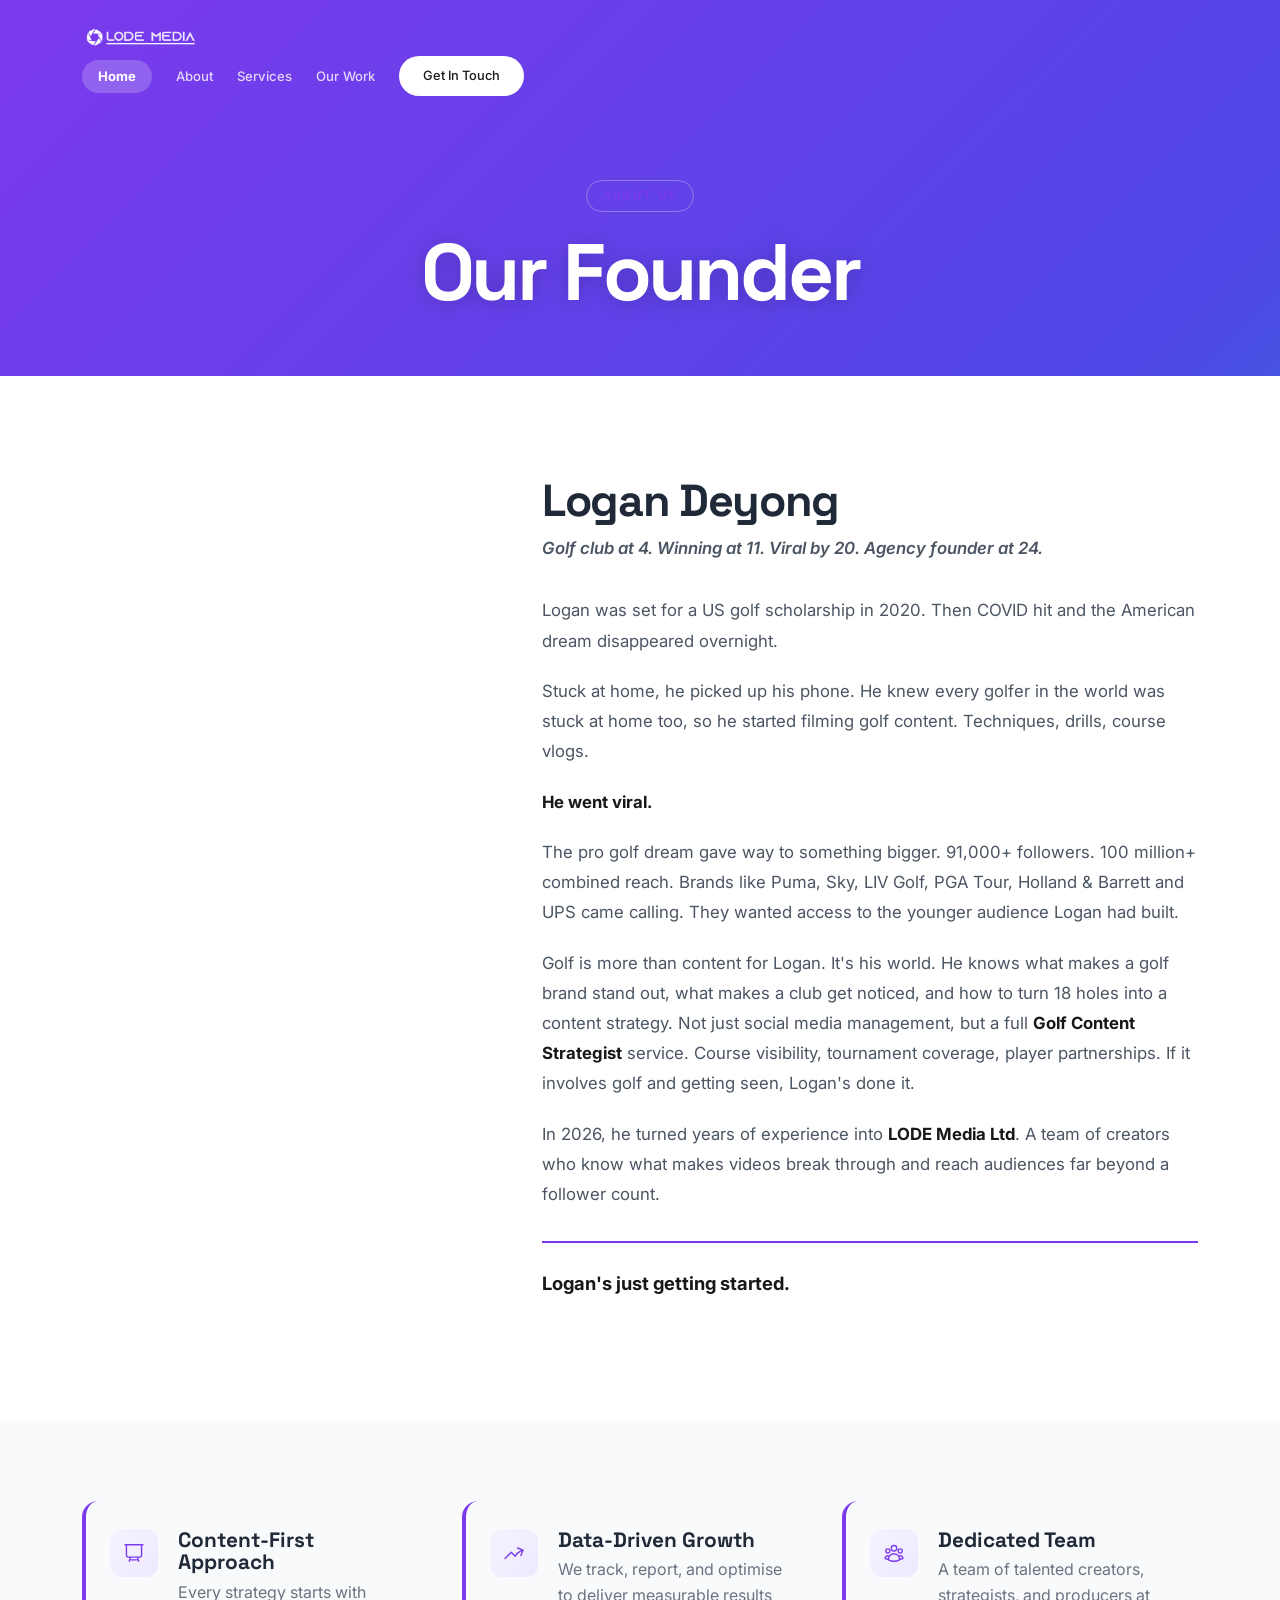
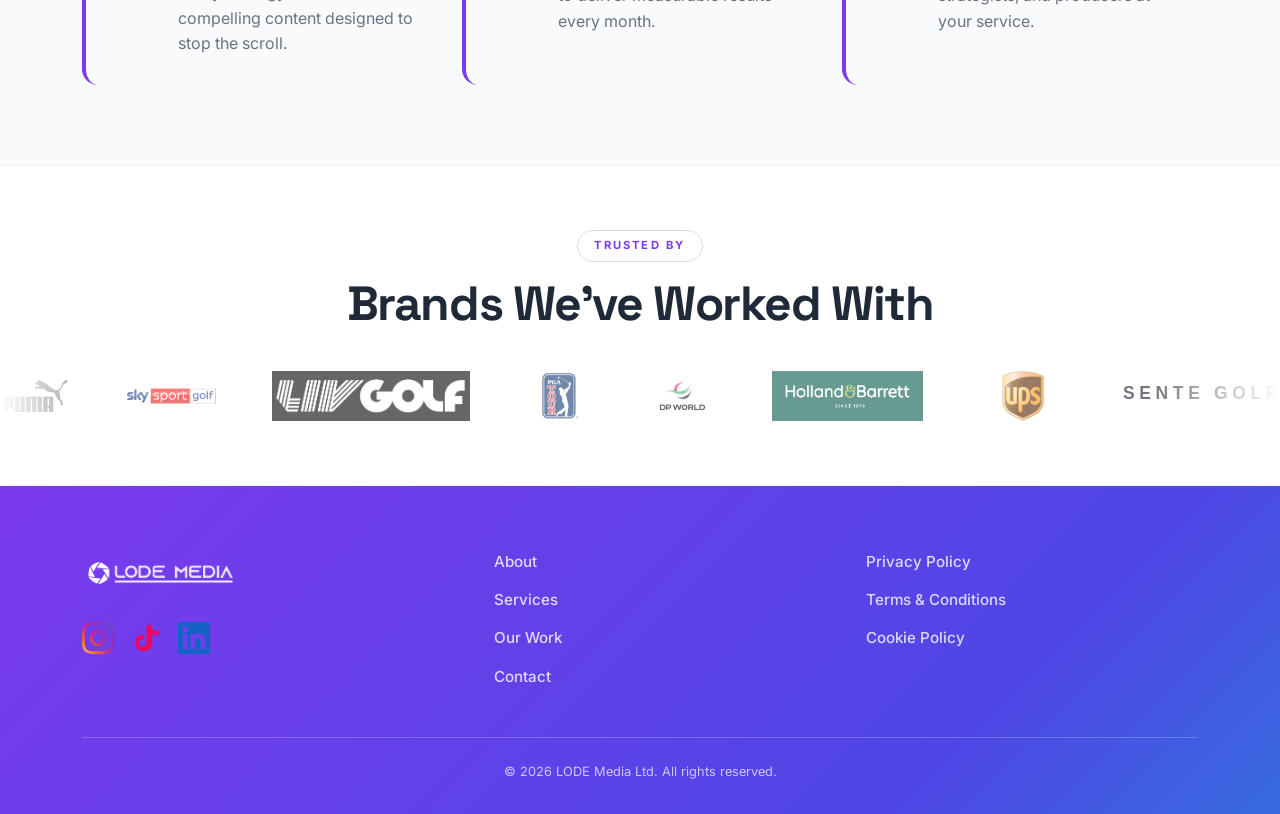
==== commit 51a7b3ad: "SEO amplification: Logan Deyong as the brand anchor - Title tags on all main pages now include "Loga" ====
--- a/about.html
+++ b/about.html
@@ -3,8 +3,8 @@
 <head>
   <meta charset="UTF-8">
   <meta name="viewport" content="width=device-width, initial-scale=1.0">
-  <title>About Us | LODE Media</title>
-  <meta name="description" content="Learn about LODE Media, a social media content management agency founded by Logan Deyong with 20M+ combined reach across campaigns.">
+  <title>Logan Deyong — Founder, LODE Media | Golf Content Strategist</title>
+  <meta name="description" content="Meet Logan Deyong — Golf Content Strategist and founder of LODE Media. From scholarship golfer to viral creator (91K+ followers, 100M+ reach). Partnered with LIV Golf, Puma, BMW UK, Sky Sports, and the PGA Tour.">
 
   <!-- Fonts -->
   <link rel="preconnect" href="https://fonts.googleapis.com">
@@ -14,8 +14,45 @@
   <!-- Styles -->
   <link rel="stylesheet" href="css/style.css">
 
+  <!-- Social meta -->
+  <meta property="og:site_name" content="LODE Media">
+  <meta property="og:locale" content="en_GB">
+  <meta name="twitter:site" content="@logandeyonggolf">
+  <meta name="twitter:creator" content="@logandeyonggolf">
+
+  <!-- SEO -->
+  <link rel="canonical" href="https://www.lodemedia.co.uk/about.html">
+  <meta property="og:image" content="https://www.lodemedia.co.uk/assets/images/favicon-512.png">
+  <meta name="twitter:card" content="summary_large_image">
+
   <!-- Favicon -->
-  <link rel="icon" type="image/png" href="assets/images/lode-media-logo-small.jpg">
+  <link rel="icon" type="image/png" sizes="32x32" href="assets/images/favicon-32.png">
+  <link rel="icon" type="image/png" sizes="16x16" href="assets/images/favicon-16.png">
+  <link rel="apple-touch-icon" sizes="180x180" href="assets/images/apple-touch-icon.png">
+  <!-- Person schema -->
+  <script type="application/ld+json">
+  {
+    "@context": "https://schema.org",
+    "@type": "Person",
+    "name": "Logan Deyong",
+    "alternateName": "@logandeyonggolf",
+    "jobTitle": "Founder & Golf Content Strategist",
+    "url": "https://www.lodemedia.co.uk/about.html",
+    "image": "https://www.lodemedia.co.uk/assets/images/lode-media-logo.png",
+    "worksFor": {
+      "@type": "Organization",
+      "name": "LODE Media",
+      "url": "https://www.lodemedia.co.uk"
+    },
+    "knowsAbout": ["Golf", "Social Media Marketing", "Content Creation", "Brand Partnerships", "Sports Content"],
+    "sameAs": [
+      "https://www.instagram.com/logandeyonggolf/",
+      "https://www.tiktok.com/@logandeyonggolf",
+      "https://www.linkedin.com/in/logan-deyong-38a0991ba/"
+    ],
+    "description": "Logan Deyong is a UK-based golf creator and founder of LODE Media. 91,000+ Instagram followers, 100M+ combined reach. Brand partnerships include LIV Golf, Puma, BMW UK, Sky Sports, PGA Tour, Holland & Barrett, UPS, JCB Golf, Stromberg, De Vere."
+  }
+  </script>
 </head>
 <body>
 
@@ -67,7 +104,7 @@
 
           <p><strong>He went viral.</strong></p>
 
-          <p>The pro golf dream gave way to something bigger. 91,000+ followers. 20 million+ reach. Brands like Puma, Sky, LIV Golf, PGA Tour, Holland &amp; Barrett and UPS came calling. They wanted access to the younger audience Logan had built.</p>
+          <p>The pro golf dream gave way to something bigger. 91,000+ followers. 100 million+ combined reach. Brands like Puma, Sky, LIV Golf, PGA Tour, Holland &amp; Barrett and UPS came calling. They wanted access to the younger audience Logan had built.</p>
 
           <p>Golf is more than content for Logan. It's his world. He knows what makes a golf brand stand out, what makes a club get noticed, and how to turn 18 holes into a content strategy. Not just social media management, but a full <strong>Golf Content Strategist</strong> service. Course visibility, tournament coverage, player partnerships. If it involves golf and getting seen, Logan's done it.</p>
 
--- a/css/style.css
+++ b/css/style.css
@@ -746,7 +746,10 @@
   aspect-ratio: 9 / 16;
   border-radius: var(--radius);
   overflow: hidden;
-  background: #1a1f2e;
+  /* Fallback gradient shown until poster/video loads */
+  background: radial-gradient(ellipse at 30% 20%, rgba(59, 123, 246, 0.35), transparent 60%),
+              radial-gradient(ellipse at 70% 80%, rgba(0, 194, 255, 0.25), transparent 60%),
+              linear-gradient(135deg, #0F1729 0%, #1A2540 100%);
   box-shadow: 0 20px 60px -20px rgba(0, 0, 0, 0.6);
   transition: box-shadow 0.35s ease, outline 0.2s ease;
   outline: 1px solid rgba(255, 255, 255, 0.06);
@@ -757,25 +760,15 @@
   outline-color: rgba(0, 194, 255, 0.4);
 }
 
-/* Per-brand gradient backdrop until real MP4 posters land */
-.work-card-bg {
+/* Self-hosted reel — poster shows by default, video plays on hover (see js/main.js) */
+.work-card-video {
   position: absolute;
   inset: 0;
-  background: radial-gradient(ellipse at 30% 20%, rgba(59, 123, 246, 0.35), transparent 60%),
-              radial-gradient(ellipse at 70% 80%, rgba(0, 194, 255, 0.25), transparent 60%),
-              linear-gradient(135deg, #0F1729 0%, #1A2540 100%);
-}
-
-.work-card[data-brand="liv"] .work-card-bg {
-  background: radial-gradient(ellipse at 30% 20%, rgba(255, 220, 50, 0.25), transparent 60%),
-              radial-gradient(ellipse at 70% 80%, rgba(220, 38, 38, 0.25), transparent 60%),
-              linear-gradient(135deg, #1a1d3a 0%, #2a1535 100%);
-}
-
-.work-card[data-brand="puma"] .work-card-bg {
-  background: radial-gradient(ellipse at 30% 20%, rgba(255, 100, 50, 0.3), transparent 60%),
-              radial-gradient(ellipse at 70% 80%, rgba(60, 30, 20, 0.5), transparent 60%),
-              linear-gradient(135deg, #1f1410 0%, #2e1a0f 100%);
+  width: 100%;
+  height: 100%;
+  object-fit: cover;
+  z-index: 1;
+  pointer-events: none; /* let click bubble to the parent <a> */
 }
 
 .work-card-brand {
@@ -789,7 +782,7 @@
   background: rgba(255, 255, 255, 0.92);
   padding: 4px 8px;
   border-radius: 6px;
-  z-index: 2;
+  z-index: 3;
 }
 
 .work-card-play {
@@ -805,9 +798,10 @@
   align-items: center;
   justify-content: center;
   color: var(--dark);
-  z-index: 2;
-  transition: transform 0.3s ease, background 0.2s ease;
+  z-index: 3;
+  transition: opacity 0.25s ease, transform 0.3s ease, background 0.2s ease;
   box-shadow: 0 8px 24px rgba(0, 0, 0, 0.4);
+  pointer-events: none;
 }
 
 .work-card-play svg {
@@ -816,16 +810,17 @@
   margin-left: 3px;
 }
 
+/* Hide the play button while hovering — video itself becomes the affordance */
 .work-card:hover .work-card-play {
-  transform: translate(-50%, -50%) scale(1.08);
-  background: var(--white);
+  opacity: 0;
+  transform: translate(-50%, -50%) scale(0.85);
 }
 
 .work-card-views {
   position: absolute;
   bottom: 16px;
   left: 16px;
-  z-index: 2;
+  z-index: 3;
   background: rgba(0, 0, 0, 0.55);
   backdrop-filter: blur(8px);
   -webkit-backdrop-filter: blur(8px);
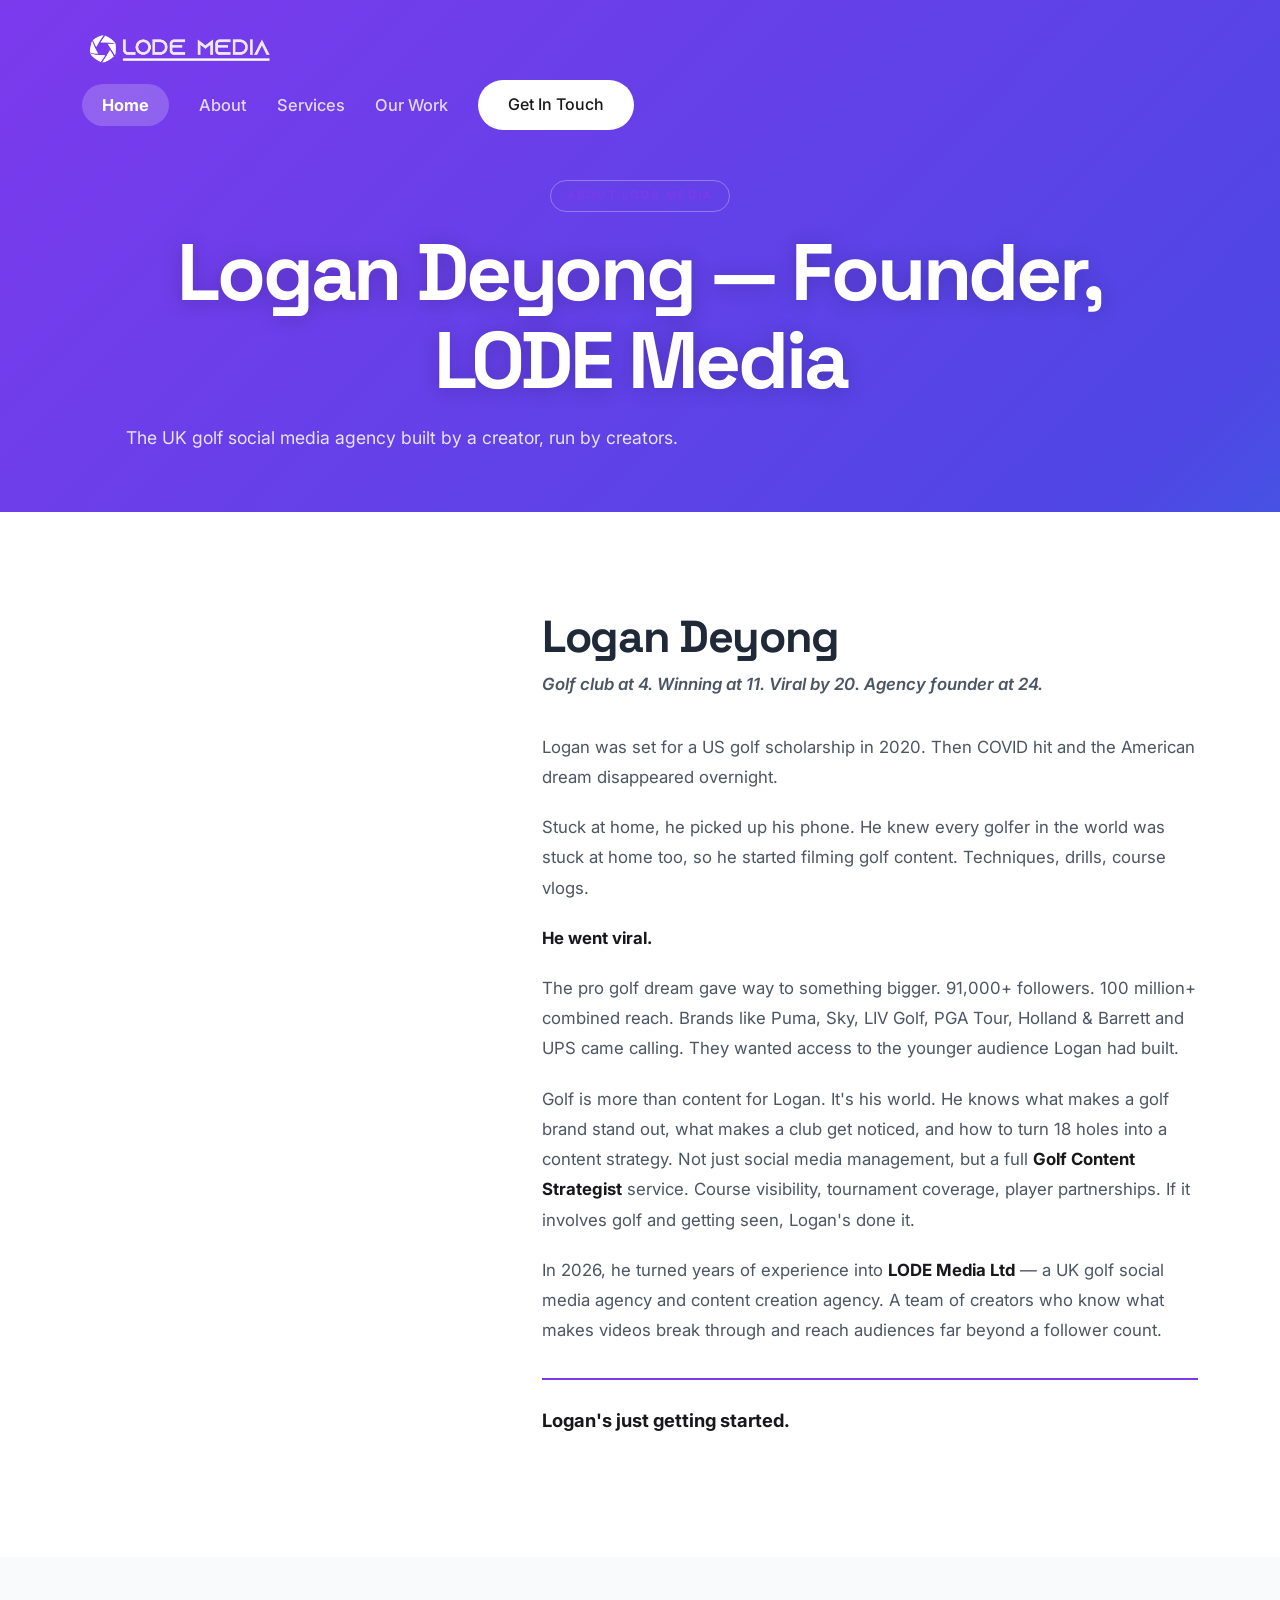
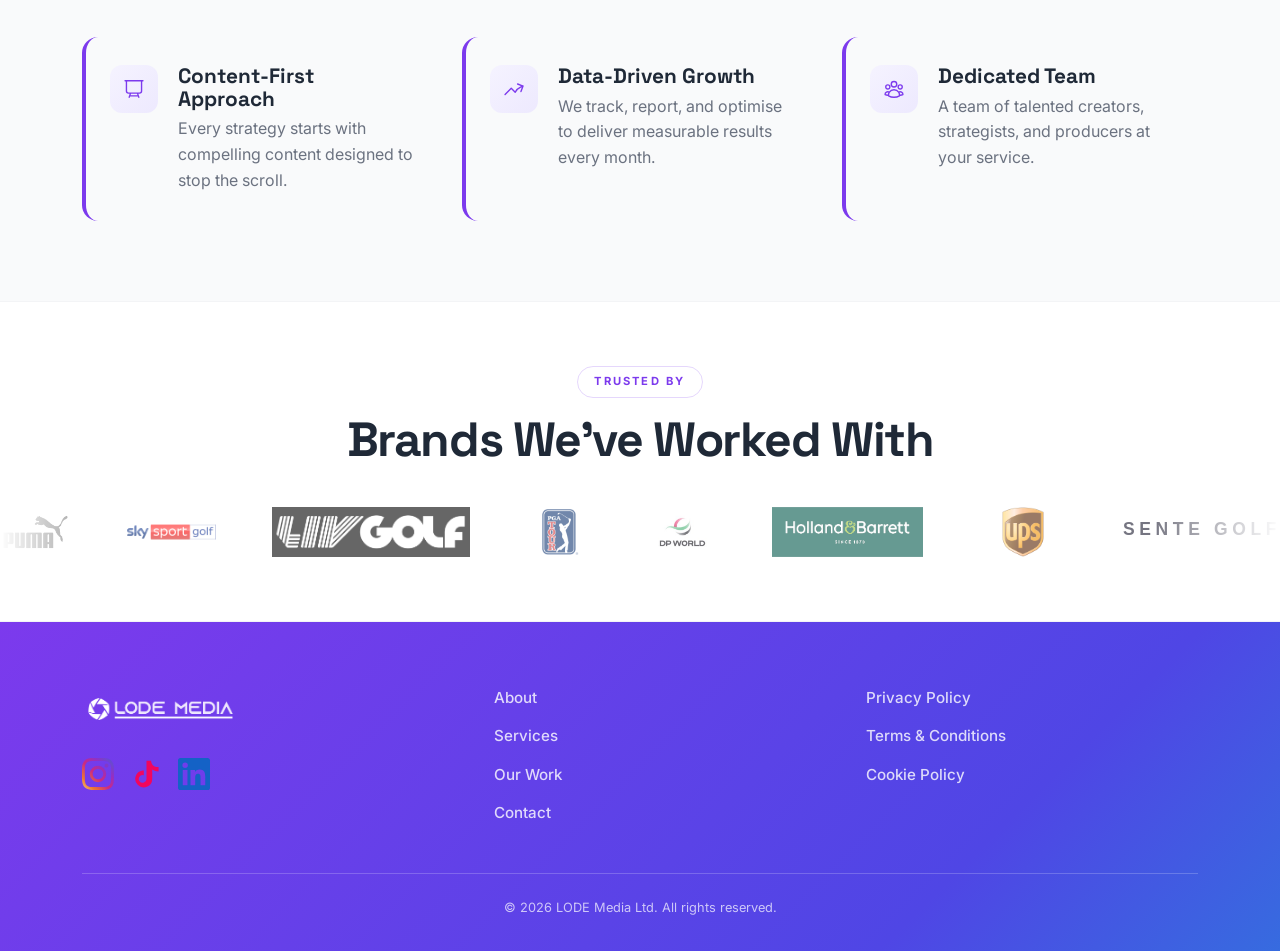
==== commit f8b142bc: "SEO overhaul: llms.txt, richer schema graph, golf/agency keyword density WHY: 10 weeks live, no traf" ====
--- a/about.html
+++ b/about.html
@@ -3,8 +3,9 @@
 <head>
   <meta charset="UTF-8">
   <meta name="viewport" content="width=device-width, initial-scale=1.0">
-  <title>Logan Deyong — Founder, LODE Media | Golf Content Strategist</title>
-  <meta name="description" content="Meet Logan Deyong — Golf Content Strategist and founder of LODE Media. From scholarship golfer to viral creator (91K+ followers, 100M+ reach). Partnered with LIV Golf, Puma, BMW UK, Sky Sports, and the PGA Tour.">
+  <title>About LODE Media & Logan Deyong | Golf Content Strategist</title>
+  <meta name="description" content="Meet Logan Deyong — founder of LODE Media, a UK golf social media agency. From scholarship golfer to viral creator (91K+ Instagram followers, 100M+ combined reach). Brand partnerships with LIV Golf, Cobra Puma Golf, BMW UK, Sky Sports and PGA Tour.">
+  <meta name="keywords" content="Logan Deyong, Logan Deyong golf, LODE Media founder, golf content strategist, UK golf creator, golf social media agency, @logandeyonggolf">
 
   <!-- Fonts -->
   <link rel="preconnect" href="https://fonts.googleapis.com">
@@ -34,6 +35,7 @@
   {
     "@context": "https://schema.org",
     "@type": "Person",
+    "@id": "https://www.lodemedia.co.uk/about.html#logan-deyong",
     "name": "Logan Deyong",
     "alternateName": "@logandeyonggolf",
     "jobTitle": "Founder & Golf Content Strategist",
@@ -80,8 +82,9 @@
   <!-- ========== PAGE HERO ========== -->
   <section class="page-hero">
     <div class="container">
-      <span class="section-label">ABOUT US</span>
-      <h1>Our Founder</h1>
+      <span class="section-label">ABOUT LODE MEDIA</span>
+      <h1>Logan Deyong — Founder, LODE Media</h1>
+      <p class="page-hero-subtitle">The UK golf social media agency built by a creator, run by creators.</p>
     </div>
   </section>
 
@@ -95,7 +98,7 @@
           </video>
         </div>
         <div class="founder-story">
-          <h2>Logan Deyong</h2>
+          <h2 id="logan-deyong">Logan Deyong</h2>
           <p class="founder-tagline">Golf club at 4. Winning at 11. Viral by 20. Agency founder at 24.</p>
 
           <p>Logan was set for a US golf scholarship in 2020. Then COVID hit and the American dream disappeared overnight.</p>
@@ -108,7 +111,7 @@
 
           <p>Golf is more than content for Logan. It's his world. He knows what makes a golf brand stand out, what makes a club get noticed, and how to turn 18 holes into a content strategy. Not just social media management, but a full <strong>Golf Content Strategist</strong> service. Course visibility, tournament coverage, player partnerships. If it involves golf and getting seen, Logan's done it.</p>
 
-          <p>In 2026, he turned years of experience into <strong>LODE Media Ltd</strong>. A team of creators who know what makes videos break through and reach audiences far beyond a follower count.</p>
+          <p>In 2026, he turned years of experience into <strong>LODE Media Ltd</strong> — a UK golf social media agency and content creation agency. A team of creators who know what makes videos break through and reach audiences far beyond a follower count.</p>
 
           <p class="founder-closing"><strong>Logan's just getting started.</strong></p>
         </div>
--- a/css/style.css
+++ b/css/style.css
@@ -185,7 +185,7 @@
 }
 
 .logo img {
-  height: 36px;
+  height: 60px;
   width: auto;
   filter: brightness(0) invert(1);
   transition: var(--transition);
@@ -197,13 +197,13 @@
 
 .nav-links {
   display: flex;
-  gap: 24px;
+  gap: 30px;
   align-items: center;
   flex-wrap: nowrap;
 }
 
 .nav-links a {
-  font-size: 0.82rem;
+  font-size: 1.025rem;
   white-space: nowrap;
   font-weight: 500;
   color: rgba(255, 255, 255, 0.8);
@@ -227,7 +227,7 @@
   color: var(--white) !important;
   -webkit-text-fill-color: var(--white) !important;
   background: rgba(255, 255, 255, 0.2) !important;
-  padding: 6px 16px !important;
+  padding: 8px 20px !important;
   border-radius: 50px !important;
 }
 
@@ -248,8 +248,8 @@
 }
 
 .nav-cta {
-  padding: 10px 24px !important;
-  font-size: 0.8rem !important;
+  padding: 12px 30px !important;
+  font-size: 1rem !important;
   background: var(--white) !important;
   color: var(--dark) !important;
   border-radius: 50px;
@@ -1484,3 +1484,104 @@
   font-weight: 600;
   font-family: 'Space Grotesk', sans-serif;
 }
+
+/* ============================================
+   FAQ — accordion (native <details>)
+   ============================================ */
+.faq {
+  padding: var(--section-pad) 0;
+  background: var(--white);
+}
+
+.faq-header {
+  text-align: center;
+  margin-bottom: 48px;
+}
+
+.faq-header .section-subtitle {
+  margin: 12px auto 0;
+}
+
+.faq-list {
+  max-width: 820px;
+  margin: 0 auto;
+  display: flex;
+  flex-direction: column;
+  gap: 12px;
+}
+
+.faq-item {
+  border: 1px solid var(--gray-200);
+  border-radius: var(--radius);
+  background: var(--white);
+  overflow: hidden;
+  transition: box-shadow 0.2s ease, border-color 0.2s ease;
+}
+
+.faq-item[open] {
+  box-shadow: 0 4px 20px rgba(0, 0, 0, 0.06);
+  border-color: var(--gray-300);
+}
+
+.faq-question {
+  padding: 20px 24px;
+  cursor: pointer;
+  font-weight: 600;
+  font-size: 1.02rem;
+  color: var(--dark);
+  display: flex;
+  justify-content: space-between;
+  align-items: center;
+  gap: 16px;
+  list-style: none;
+  font-family: 'Space Grotesk', sans-serif;
+}
+
+.faq-question::-webkit-details-marker { display: none; }
+.faq-question::marker { content: ''; }
+
+.faq-question::after {
+  content: '+';
+  font-size: 1.6rem;
+  line-height: 1;
+  color: var(--purple);
+  font-weight: 300;
+  transition: transform 0.2s ease;
+  flex-shrink: 0;
+}
+
+.faq-item[open] .faq-question::after {
+  content: '−';
+}
+
+.faq-answer {
+  padding: 0 24px 22px;
+  color: var(--gray-600);
+  line-height: 1.65;
+  font-size: 0.95rem;
+}
+
+.faq-answer p { margin: 0; }
+.faq-answer p + p { margin-top: 12px; }
+
+.faq-answer a {
+  color: var(--purple);
+  text-decoration: underline;
+  text-underline-offset: 2px;
+}
+
+.faq-answer a:hover { color: var(--purple-dark, #6d28d9); }
+
+@media (max-width: 640px) {
+  .faq-question { font-size: 0.98rem; padding: 18px 20px; }
+  .faq-answer { padding: 0 20px 20px; }
+}
+
+/* Page-hero subtitle (About page, etc) */
+.page-hero-subtitle {
+  margin-top: 20px;
+  font-size: 1.1rem;
+  color: rgba(255, 255, 255, 0.85);
+  max-width: 640px;
+  line-height: 1.6;
+}
